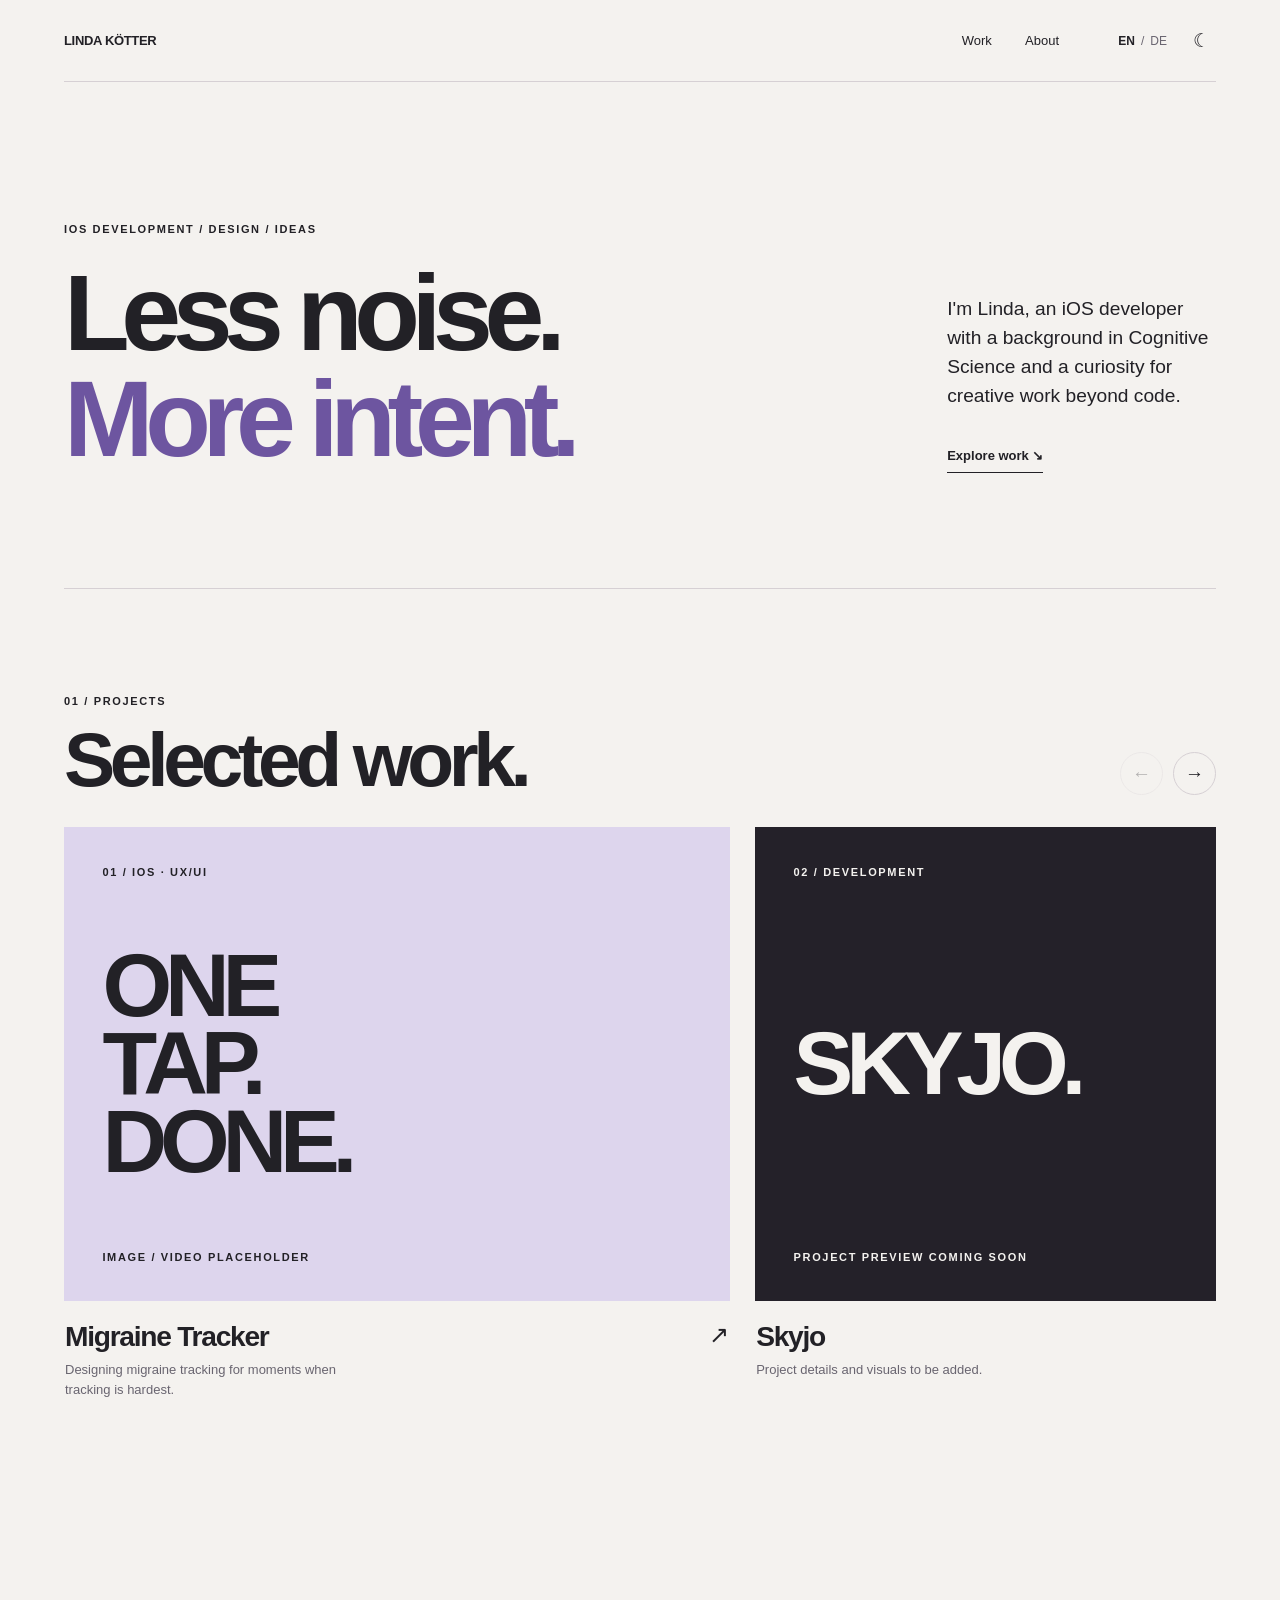
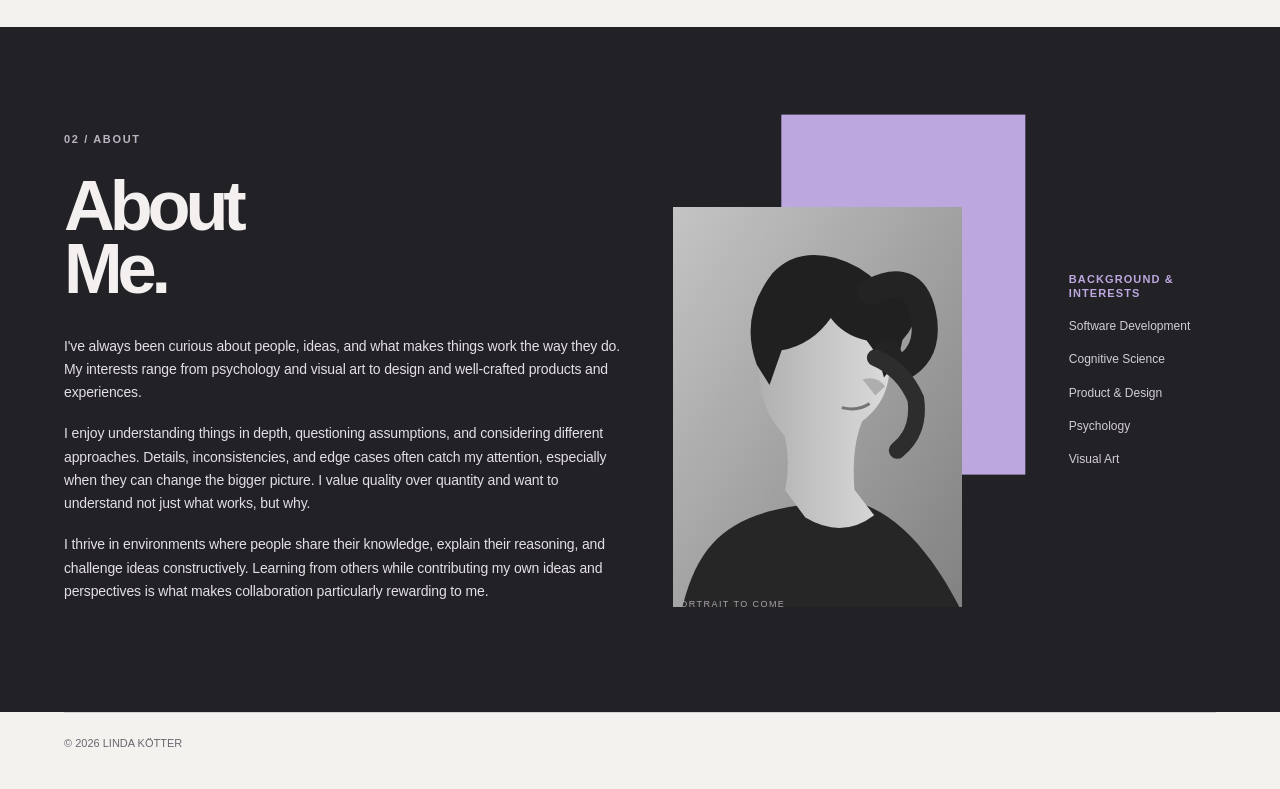
==== index.html @ 0cfab6ed "Format project files and organize folders" ====
<!doctype html>
<html lang="en">

<head>
  <meta charset="utf-8">
  <meta name="viewport" content="width=device-width,initial-scale=1">
  <meta name="description" content="Linda Kötter — iOS development and explorations in design and product.">
  <meta name="page-title-en" content="Linda Kötter — Portfolio">
  <meta name="page-title-de" content="Linda Kötter — Portfolio">

  <title>Linda Kötter — Portfolio</title>

  <link rel="stylesheet" href="styles.css">
  <script defer src="main.js"></script>
</head>

<body>
  <div class="container" id="top">

    <!-- HEADER & NAVIGATION -->
    <header class="topbar">
      <a class="brand" href="./">LINDA KÖTTER</a>

      <nav class="navigation" aria-label="Main navigation">
        <a href="#work" data-en="Work" data-de="Arbeiten">Work</a>
        <a href="#about" data-en="About" data-de="Über mich">About</a>
        <a class="nav-mobile" href="#work" data-en="Work ↓" data-de="Arbeiten ↓">Work ↓</a>

        <div class="tools">
          <div class="langs" aria-label="Language">
            <button type="button" data-lang="en" aria-pressed="true">EN</button>
            <span>/</span>
            <button type="button" data-lang="de" aria-pressed="false">DE</button>
          </div>

          <button
            type="button"
            class="theme-button"
            data-theme-toggle
            aria-label="Switch theme"
          >☾</button>
        </div>
      </nav>
    </header>

    <main>

      <!-- HERO -->
      <section class="hero">
        <div>
          <div
            class="eyebrow"
            data-en="IOS DEVELOPMENT / DESIGN / IDEAS"
            data-de="IOS-ENTWICKLUNG / DESIGN / IDEEN"
          >IOS DEVELOPMENT / DESIGN / IDEAS</div>

          <h1>
            <span data-en="Less noise." data-de="Weniger Lärm.">Less noise.</span>
            <br>
            <span class="accent" data-en="More intent." data-de="Mehr Absicht.">More intent.</span>
          </h1>
        </div>

        <aside>
          <p
            data-en="I'm Linda, an iOS developer with a background in Cognitive Science and a curiosity for creative work beyond code."
            data-de="Ich bin Linda, iOS-Entwicklerin mit einem Hintergrund in Cognitive Science und Interesse an kreativer Arbeit über Code hinaus."
          >I'm Linda, an iOS developer with a background in Cognitive Science and a curiosity for creative work beyond code.</p>

          <a
            class="arrow-link"
            href="#work"
            data-en="Explore work ↘"
            data-de="Arbeiten ansehen ↘"
          >Explore work ↘</a>
        </aside>
      </section>

      <!-- SELECTED WORK -->
      <section id="work" class="section">

        <div class="section-top">
          <div>
            <span
              class="eyebrow"
              data-en="01 / PROJECTS"
              data-de="01 / PROJEKTE"
            >01 / PROJECTS</span>

            <h2
              data-en="Selected work."
              data-de="Ausgewählte Arbeiten."
            >Selected work.</h2>
          </div>

          <div class="controls" aria-label="Project navigation">
            <button type="button" data-carousel-dir="-1" aria-label="Previous project">←</button>
            <button type="button" data-carousel-dir="1" aria-label="Next project">→</button>
          </div>
        </div>

        <div class="carousel" data-carousel aria-label="Selected projects">

          <!-- MIGRAINE TRACKER -->
          <a class="project-card" href="projects/migraine-tracker.html">
            <div class="card-art">
              <span class="smallcaps art-label">01 / iOS · UX/UI</span>

              <span class="placeholder">ONE<br>TAP.<br>DONE.</span>

              <span
                class="smallcaps"
                data-en="IMAGE / VIDEO PLACEHOLDER"
                data-de="BILD- / VIDEO-PLATZHALTER"
              >IMAGE / VIDEO PLACEHOLDER</span>
            </div>

            <div class="card-info">
              <div>
                <h3>Migraine Tracker</h3>

                <p
                  data-en="Designing migraine tracking for moments when tracking is hardest."
                  data-de="Migräne-Tracking für Momente gestalten, in denen selbst das Festhalten schwerfällt."
                >Designing migraine tracking for moments when tracking is hardest.</p>
              </div>

              <span class="arrow">↗</span>
            </div>
          </a>

          <!-- SKYJO -->
          <div class="project-card">
            <div class="card-art slate">
              <span class="smallcaps art-label">02 / DEVELOPMENT</span>
              <span class="placeholder">SKYJO.</span>

              <span
                class="smallcaps"
                data-en="PROJECT PREVIEW COMING SOON"
                data-de="PROJEKTVORSCHAU FOLGT"
              >PROJECT PREVIEW COMING SOON</span>
            </div>

            <div class="card-info">
              <div>
                <h3>Skyjo</h3>

                <p
                  data-en="Project details and visuals to be added."
                  data-de="Projektdetails und Bilder folgen."
                >Project details and visuals to be added.</p>
              </div>

              <span class="arrow">—</span>
            </div>
          </div>

          <!-- ANDROID PROJECT -->
          <div class="project-card">
            <div class="card-art stone">
              <span class="smallcaps art-label">03 / DEVELOPMENT</span>
              <span class="placeholder">ANDROID<br>APP.</span>

              <span
                class="smallcaps"
                data-en="PROJECT PREVIEW COMING SOON"
                data-de="PROJEKTVORSCHAU FOLGT"
              >PROJECT PREVIEW COMING SOON</span>
            </div>

            <div class="card-info">
              <div>
                <h3>Android project</h3>

                <p
                  data-en="Project details and visuals to be added."
                  data-de="Projektdetails und Bilder folgen."
                >Project details and visuals to be added.</p>
              </div>

              <span class="arrow">—</span>
            </div>
          </div>

        </div>
      </section>

      <!-- ABOUT ME -->
      <section id="about" class="about-editorial" aria-labelledby="about-title">
        <div class="about-inner">

          <!-- ABOUT TEXT -->
          <div class="about-copy">
            <span class="eyebrow about-index">02 / ABOUT</span>

            <h2 id="about-title">
              <span data-en="About" data-de="Über">About</span>
              <br>
              <span data-en="Me." data-de="mich.">Me.</span>
            </h2>

            <div class="about-paragraphs">
              <p
                data-en="I've always been curious about people, ideas, and what makes things work the way they do. My interests range from psychology and visual art to design and well-crafted products and experiences."
                data-de="Menschen, Ideen und die Frage, warum Dinge so funktionieren, wie sie funktionieren, haben mich schon immer interessiert. Meine Interessen reichen von Psychologie und bildender Kunst bis zu Design und durchdachten Produkten und Erlebnissen."
              >I've always been curious about people, ideas, and what makes things work the way they do. My interests range from psychology and visual art to design and well-crafted products and experiences.</p>

              <p
                data-en="I enjoy understanding things in depth, questioning assumptions, and considering different approaches. Details, inconsistencies, and edge cases often catch my attention, especially when they can change the bigger picture. I value quality over quantity and want to understand not just what works, but why."
                data-de="Ich möchte Dinge gründlich verstehen, Annahmen hinterfragen und verschiedene Ansätze durchdenken. Details, Unstimmigkeiten und Grenzfälle fallen mir besonders auf, wenn sie das Gesamtbild verändern können. Qualität ist mir wichtiger als Quantität – und ich möchte nicht nur wissen, was funktioniert, sondern auch warum."
              >I enjoy understanding things in depth, questioning assumptions, and considering different approaches. Details, inconsistencies, and edge cases often catch my attention, especially when they can change the bigger picture. I value quality over quantity and want to understand not just <em>what</em> works, but <em>why</em>.</p>

              <p
                data-en="I thrive in environments where people share their knowledge, explain their reasoning, and challenge ideas constructively. Learning from others while contributing my own ideas and perspectives is what makes collaboration particularly rewarding to me."
                data-de="Ich fühle mich in Teams wohl, in denen Wissen geteilt, Entscheidungen erklärt und Ideen konstruktiv hinterfragt werden. Von anderen zu lernen und eigene Ideen und Perspektiven einzubringen, macht Zusammenarbeit für mich besonders wertvoll."
              >I thrive in environments where people share their knowledge, explain their reasoning, and challenge ideas constructively. Learning from others while contributing my own ideas and perspectives is what makes collaboration particularly rewarding to me.</p>
            </div>
          </div>

          <!-- PORTRAIT -->
          <div class="portrait-composition">
            <span class="lilac-plane" aria-hidden="true"></span>

            <div class="portrait-frame">
              <img
                src="assets/portrait-placeholder.svg"
                alt="Black and white portrait placeholder; personal photograph to be added"
                loading="lazy"
              >
            </div>

            <span
              class="portrait-caption"
              data-en="PORTRAIT TO COME"
              data-de="PORTRÄT FOLGT"
            >PORTRAIT TO COME</span>
          </div>

          <!-- BACKGROUND & INTERESTS -->
          <aside class="about-side" aria-label="Background and interests">
            <h3
              data-en="Background &amp; Interests"
              data-de="Hintergrund &amp; Interessen"
            >Background &amp; Interests</h3>

            <ul>
              <li
                data-en="Software Development"
                data-de="Softwareentwicklung"
              >Software Development</li>

              <li
                data-en="Cognitive Science"
                data-de="Kognitionswissenschaft"
              >Cognitive Science</li>

              <li
                data-en="Product &amp; Design"
                data-de="Produkt &amp; Design"
              >Product &amp; Design</li>

              <li
                data-en="Psychology"
                data-de="Psychologie"
              >Psychology</li>

              <li
                data-en="Visual Art"
                data-de="Bildende Kunst"
              >Visual Art</li>
            </ul>
          </aside>

        </div>
      </section>

    </main>

    <!-- FOOTER -->
    <footer class="footer">
      <span>© <span id="year">2026</span> LINDA KÖTTER</span>
    </footer>

  </div>

  <script>
    document.getElementById('year').textContent = new Date().getFullYear()
  </script>
</body>

</html>
---- styles.css ----
:root {
  color-scheme:light;
  --bg:#f4f2ef;
  --ink:#222126;
  --muted:#696570;
  --line:#d6d0d4;
  --lav:#ddd5ed;
  --violet:#6d55a0;
  --panel:#eae6e4;
  --inverse:#242129;
  --inverse-ink:#f4f2ef;
  --focus:#8269bb
}

:root[data-theme=dark] {
  color-scheme:dark;
  --bg:#1c1a20;
  --ink:#f2f0f0;
  --muted:#b6b0bd;
  --line:#49434c;
  --lav:#3c304c;
  --violet:#c0a6fa;
  --panel:#29252d;
  --inverse:#e4dce9;
  --inverse-ink:#211e24;
  --focus:#c0a6fa
}

* {
  box-sizing:border-box
}

html {
  scroll-behavior:smooth
}

body {
  margin:0;
  min-width:0;
  background:var(--bg);
  color:var(--ink);
  font-family:Arial,Helvetica,sans-serif;
  -webkit-font-smoothing:antialiased
}

button,a {
  font:inherit
}

a {
  color:inherit;
  text-decoration:none
}

button {
  cursor:pointer
}

a:focus-visible,button:focus-visible {
  outline:2px solid var(--focus);
  outline-offset:4px
}

::selection {
  background:var(--lav)
}

.container {
  width:min(100% - 2*clamp(20px,5vw,88px),1460px);
  margin:auto
}

.topbar {
  display:flex;
  align-items:center;
  justify-content:space-between;
  gap:20px;
  min-height:82px;
  border-bottom:1px solid var(--line)
}

.brand {
  font-size:13px;
  font-weight:800;
  letter-spacing:-.025em;
  white-space:nowrap
}

.navigation {
  display:flex;
  align-items:center;
  gap:clamp(15px,2.6vw,42px)
}

.navigation>a {
  font-size:13px
}

.navigation>a:hover,.link:hover {
  color:var(--violet)
}

.tools {
  display:flex;
  align-items:center;
  gap:18px;
  margin-left:clamp(0px,2vw,25px)
}

.langs {
  display:flex;
  gap:5px;
  align-items:center
}

.langs button {
  background:none;
  border:0;
  color:var(--muted);
  padding:5px 1px;
  font-size:12px
}

.langs button[aria-pressed=true] {
  color:var(--ink);
  font-weight:800
}

.langs span {
  color:var(--muted);
  font-size:12px
}

.theme-button {
  border:0;
  background:none;
  color:var(--ink);
  padding:5px;
  font-size:19px;
  line-height:1;
  min-width:30px
}

.nav-mobile {
  display:none
}

.eyebrow,.smallcaps {
  font-size:11px;
  font-weight:700;
  letter-spacing:.15em;
  text-transform:uppercase
}

.muted {
  color:var(--muted)
}

.hero {
  padding:clamp(90px,11vw,170px) 0 clamp(85px,9vw,145px);
  border-bottom:1px solid var(--line);
  display:grid;
  grid-template-columns:minmax(0,1.65fr) minmax(180px,.55fr);
  align-items:end;
  gap:clamp(20px,6vw,100px)
}

.hero h1 {
  font-size:clamp(62px,9.5vw,152px);
  line-height:.9;
  letter-spacing:-.082em;
  font-weight:800;
  margin:25px 0 0;
  overflow-wrap:normal
}

.hero h1 .accent {
  color:var(--violet)
}

.hero aside {
  max-width:320px
}

.hero aside p {
  font-size:clamp(16px,1.5vw,21px);
  line-height:1.5;
  margin:0 0 35px
}

.arrow-link {
  display:inline-flex;
  align-items:center;
  gap:16px;
  border-bottom:1px solid currentColor;
  padding-bottom:9px;
  font-size:13px;
  font-weight:700
}

.section {
  padding:clamp(66px,8vw,122px) 0
}

.section-top {
  display:flex;
  justify-content:space-between;
  align-items:end;
  gap:20px;
  margin-bottom:32px
}

.section-top h2 {
  font-size:clamp(42px,6vw,86px);
  line-height:.94;
  letter-spacing:-.07em;
  margin:14px 0 0
}

.controls {
  display:flex;
  align-items:center;
  gap:10px
}

.controls button {
  width:43px;
  height:43px;
  border-radius:50%;
  border:1px solid var(--line);
  background:none;
  color:var(--ink);
  font-size:19px
}

.controls button:disabled {
  opacity:.3;
  cursor:default
}

.carousel {
  display:flex;
  gap:clamp(14px,2vw,27px);
  overflow-x:auto;
  scroll-snap-type:x mandatory;
  scrollbar-width:none;
  overscroll-behavior-x:contain;
  padding-bottom:16px
}

.carousel::-webkit-scrollbar {
  display:none
}

.project-card {
  flex:0 0 clamp(280px,52vw,740px);
  scroll-snap-align:start;
  min-width:0;
  display:block
}

.card-art {
  height:clamp(300px,37vw,510px);
  padding:clamp(20px,3vw,40px);
  background:var(--lav);
  display:flex;
  flex-direction:column;
  justify-content:space-between;
  overflow:hidden;
  position:relative
}

.card-art.slate {
  background:var(--inverse);
  color:var(--inverse-ink)
}

.card-art.stone {
  background:var(--panel)
}

.card-art .placeholder {
  font-size:clamp(52px,7vw,110px);
  font-weight:800;
  line-height:.87;
  letter-spacing:-.08em;
  max-width:85%;
  overflow-wrap:anywhere
}

.card-art .art-label {
  align-self:flex-start
}

.card-info {
  display:flex;
  justify-content:space-between;
  align-items:flex-start;
  gap:24px;
  padding:20px 1px
}

.card-info h3 {
  font-size:clamp(21px,2.2vw,29px);
  letter-spacing:-.045em;
  margin:0 0 7px
}

.card-info p {
  color:var(--muted);
  font-size:13px;
  line-height:1.5;
  margin:0;
  max-width:320px
}

.card-info .arrow {
  font-size:24px
}

.about {
  border-top:1px solid var(--line);
  display:grid;
  grid-template-columns:minmax(0,.9fr) minmax(0,1.1fr);
  gap:clamp(30px,8vw,150px)
}

.about h2 {
  font-size:clamp(48px,6.4vw,90px);
  line-height:.96;
  letter-spacing:-.07em;
  margin:25px 0
}

.about .body p {
  font-size:clamp(16px,1.65vw,21px);
  line-height:1.65;
  margin:0 0 22px;
  max-width:650px
}

.contact {
  border-top:1px solid var(--line);
  display:flex;
  align-items:end;
  justify-content:space-between;
  gap:35px
}

.contact h2 {
  font-size:clamp(52px,7vw,105px);
  letter-spacing:-.075em;
  line-height:.95;
  margin:22px 0 0
}

.socials {
  display:flex;
  gap:25px;
  flex-wrap:wrap;
  font-size:14px
}

.footer {
  border-top:1px solid var(--line);
  padding:24px 0 40px;
  display:flex;
  justify-content:space-between;
  gap:20px;
  font-size:11px;
  color:var(--muted)
}


/* Case study */.case-hero {
  padding:clamp(75px,9vw,140px) 0 65px
}

.case-hero h1 {
  font-size:clamp(68px,10vw,150px);
  letter-spacing:-.08em;
  line-height:.88;
  margin:24px 0 30px
}

.case-dek {
  font-size:clamp(20px,2.9vw,39px);
  line-height:1.18;
  letter-spacing:-.04em;
  max-width:920px;
  margin:0
}

.case-meta {
  display:flex;
  gap:25px;
  flex-wrap:wrap;
  border-top:1px solid var(--line);
  margin-top:65px;
  padding-top:22px;
  font-size:12px;
  color:var(--muted)
}

.media-placeholder {
  background:var(--lav);
  color:var(--ink);
  min-height:clamp(310px,48vw,650px);
  display:flex;
  justify-content:center;
  align-items:center;
  position:relative;
  overflow:hidden;
  padding:40px
}

.media-placeholder .placeholder-inner {
  text-align:center;
  display:grid;
  gap:15px;
  justify-items:center
}

.media-placeholder strong {
  font-size:clamp(32px,6vw,90px);
  letter-spacing:-.075em;
  line-height:1
}

.media-placeholder span {
  font-size:12px;
  color:var(--muted)
}

.media-placeholder .media-tag {
  position:absolute;
  left:25px;
  top:24px;
  font-size:11px;
  letter-spacing:.14em;
  text-transform:uppercase
}

.media-placeholder.alt {
  background:var(--panel)
}

.media-placeholder.dark {
  background:var(--inverse);
  color:var(--inverse-ink)
}

.media-placeholder.dark span {
  color:inherit;
  opacity:.75
}

.case-section {
  border-top:1px solid var(--line);
  padding:clamp(60px,7.5vw,112px) 0;
  display:grid;
  grid-template-columns:minmax(180px,.38fr) minmax(0,1fr);
  gap:clamp(30px,6vw,110px)
}

.case-section .section-title {
  font-size:clamp(23px,2.5vw,34px);
  letter-spacing:-.045em;
  margin:12px 0 0
}

.case-copy {
  max-width:790px
}

.case-copy p {
  font-size:clamp(16px,1.5vw,19px);
  line-height:1.72;
  margin:0 0 24px
}

.case-copy h3 {
  font-size:clamp(22px,2.5vw,34px);
  letter-spacing:-.04em;
  margin:34px 0 15px
}

.case-copy .lead {
  font-size:clamp(22px,2.7vw,34px);
  line-height:1.32;
  letter-spacing:-.035em
}

.case-copy .pullquote {
  font-size:clamp(24px,3.5vw,46px);
  line-height:1.18;
  letter-spacing:-.05em;
  border-left:3px solid var(--violet);
  padding-left:23px;
  margin:40px 0
}

.case-copy .media-placeholder {
  min-height:390px;
  margin:34px 0 48px
}

.case-copy .media-placeholder strong {
  font-size:clamp(28px,5vw,65px)
}

.case-copy ul {
  padding-left:20px;
  line-height:1.8;
  font-size:17px
}

.case-ending {
  padding:80px 0 110px;
  border-top:1px solid var(--line)
}

.case-ending h2 {
  font-size:clamp(38px,5vw,72px);
  letter-spacing:-.07em;
  margin:20px 0
}

.case-ending p {
  font-size:18px;
  line-height:1.65;
  max-width:680px
}

.back-link {
  font-size:13px;
  border-bottom:1px solid currentColor;
  padding-bottom:6px
}

@media(max-width:840px) {
  .hero {
    grid-template-columns:1fr;
    padding:95px 0
  }
  .hero h1 {
    font-size:clamp(62px,11vw,100px)
  }
  .hero aside p {
    margin-bottom:18px
  }
  .project-card {
    flex-basis:min(76vw,600px)
  }
  .about {
    grid-template-columns:1fr;
    gap:20px
  }
  .case-section {
    grid-template-columns:1fr;
    gap:25px
  }
  .case-hero {
    padding-top:95px
  }
  .case-meta {
    margin-top:40px
  }
}

@media(max-width:600px) {
  .topbar {
    min-height:70px;
    flex-wrap:wrap;
    padding:14px 0
  }
  .navigation {
    gap:14px
  }
  .navigation>a {
    display:none
  }
  .nav-mobile {
    display:inline!important
  }
  .tools {
    gap:10px
  }
  .hero {
    padding:75px 0 85px
  }
  .hero h1 {
    font-size:clamp(56px,13.5vw,83px)
  }
  .section {
    padding:75px 0
  }
  .section-top h2 {
    font-size:clamp(39px,9vw,62px)
  }
  .project-card {
    flex-basis:85vw
  }
  .card-art {
    height:360px
  }
  .card-art .placeholder {
    font-size:clamp(52px,11vw,78px)
  }
  .contact {
    display:block
  }
  .socials {
    margin-top:38px
  }
  .case-hero h1 {
    font-size:clamp(55px,13vw,90px)
  }
  .case-section {
    padding:65px 0
  }
  .case-copy .media-placeholder {
    min-height:290px
  }
  .footer {
    flex-wrap:wrap
  }
}

@media(prefers-reduced-motion:reduce) {
  html {
    scroll-behavior:auto
  }
  * {
    scroll-behavior:auto!important
  }
}


/* Portfolio v3: reference-led dark editorial about */
.hero h1 {
  font-size:clamp(58px,8.4vw,138px);
  line-height:.99;
  letter-spacing:-.078em
}

.about-editorial {
  width:100vw;
  margin-left:calc(50% - 50vw);
  background:#222126;
  color:#f3f0ef;
  position:relative;
  isolation:isolate;
  margin-top:clamp(50px,7vw,105px);
}

.about-inner {
  width:min(100% - 2*clamp(20px,5vw,88px),1460px);
  margin:0 auto;
  min-height:600px;
  padding:clamp(64px,8vw,115px) 0;
  display:grid;
  grid-template-columns:minmax(0,1.45fr) minmax(220px,.90fr) minmax(115px,.38fr);
  gap:clamp(24px,3.7vw,72px);
  align-items:center
}

.about-copy {
  align-self:start;
  min-width:0
}

.about-index {
  color:#bbb4c1
}

.about-copy h2 {
  font-size:clamp(50px,5.5vw,83px);
  letter-spacing:-.073em;
  line-height:.89;
  margin:28px 0 34px;
  font-weight:750
}

.about-paragraphs {
  max-width:580px
}

.about-paragraphs p {
  font-size:clamp(14px,1.07vw,16px);
  line-height:1.66;
  letter-spacing:-.01em;
  margin:0 0 18px;
  color:#e4dfe4
}

.about-paragraphs p:last-child {
  margin-bottom:0
}

.about-paragraphs em {
  font-style:italic
}

.portrait-composition {
  position:relative;
  min-height:480px;
  display:flex;
  align-items:center;
  justify-content:flex-start;
  align-self:center
}

.lilac-plane {
  display:block;
  position:absolute;
  top:0;
  right:1%;
  width:70%;
  height:75%;
  background:#bca8df;
  transform:translate(3%,-4%)
}

.portrait-frame {
  position:relative;
  margin-top:75px;
  width:83%;
  height:400px;
  overflow:hidden;
  background:#c8c8c8;
  filter:grayscale(1)
}

.portrait-frame img {
  display:block;
  width:100%;
  height:100%;
  object-fit:cover
}

.portrait-caption {
  position:absolute;
  bottom:0;
  left:0;
  font-size:9px;
  letter-spacing:.16em;
  color:#aaa2af
}

.about-side {
  display:flex;
  flex-direction:column;
  gap:17px;
  align-self:center;
  font-size:12px;
  color:#d3cdd8;
  line-height:1.35;
  white-space:normal
}

.about-side h3 {
  margin: 0;
  font-size: 11px;
  font-weight: 700;
  letter-spacing: 0.1em;
  text-transform: uppercase;
  color: #bca8df;
}

.about-side ul {
  list-style: none;
  padding: 0;
  margin: 0;
  display: flex;
  flex-direction: column;
  gap: 17px;
}

.about-side li {
  margin: 0;
}

@media(max-width:1000px) {
  .about-inner {
    grid-template-columns:minmax(0,1fr) minmax(210px,.7fr);
    gap:35px
  }
  .about-side {
    grid-column:1/-1;
    flex-direction:row;
    flex-wrap:wrap;
    gap:10px 22px;
    align-self:start
  }
  .portrait-composition {
    min-height:395px
  }
  .portrait-frame {
    height:350px
  }
  .about-copy h2 {
    font-size:65px
  }
}

@media(max-width:650px) {
  .about-inner {
    grid-template-columns:1fr;
    padding:60px 0 54px;
    gap:30px
  }
  .about-copy h2 {
    font-size:64px
  }
  .about-paragraphs p {
    font-size:15px;
    line-height:1.65
  }
  .portrait-composition {
    width:min(100%,340px);
    min-height:355px;
    margin:5px auto 0
  }
  .portrait-frame {
    height:315px;
    margin-top:35px;
    width:78%
  }
  .lilac-plane {
    width:65%;
    height:79%
  }
  .about-side {
    grid-column:auto;
    justify-content:flex-start;
    gap:11px 20px;
    font-size:11px
  }
  .hero h1 {
    font-size:clamp(52px,11vw,78px)
  }
}
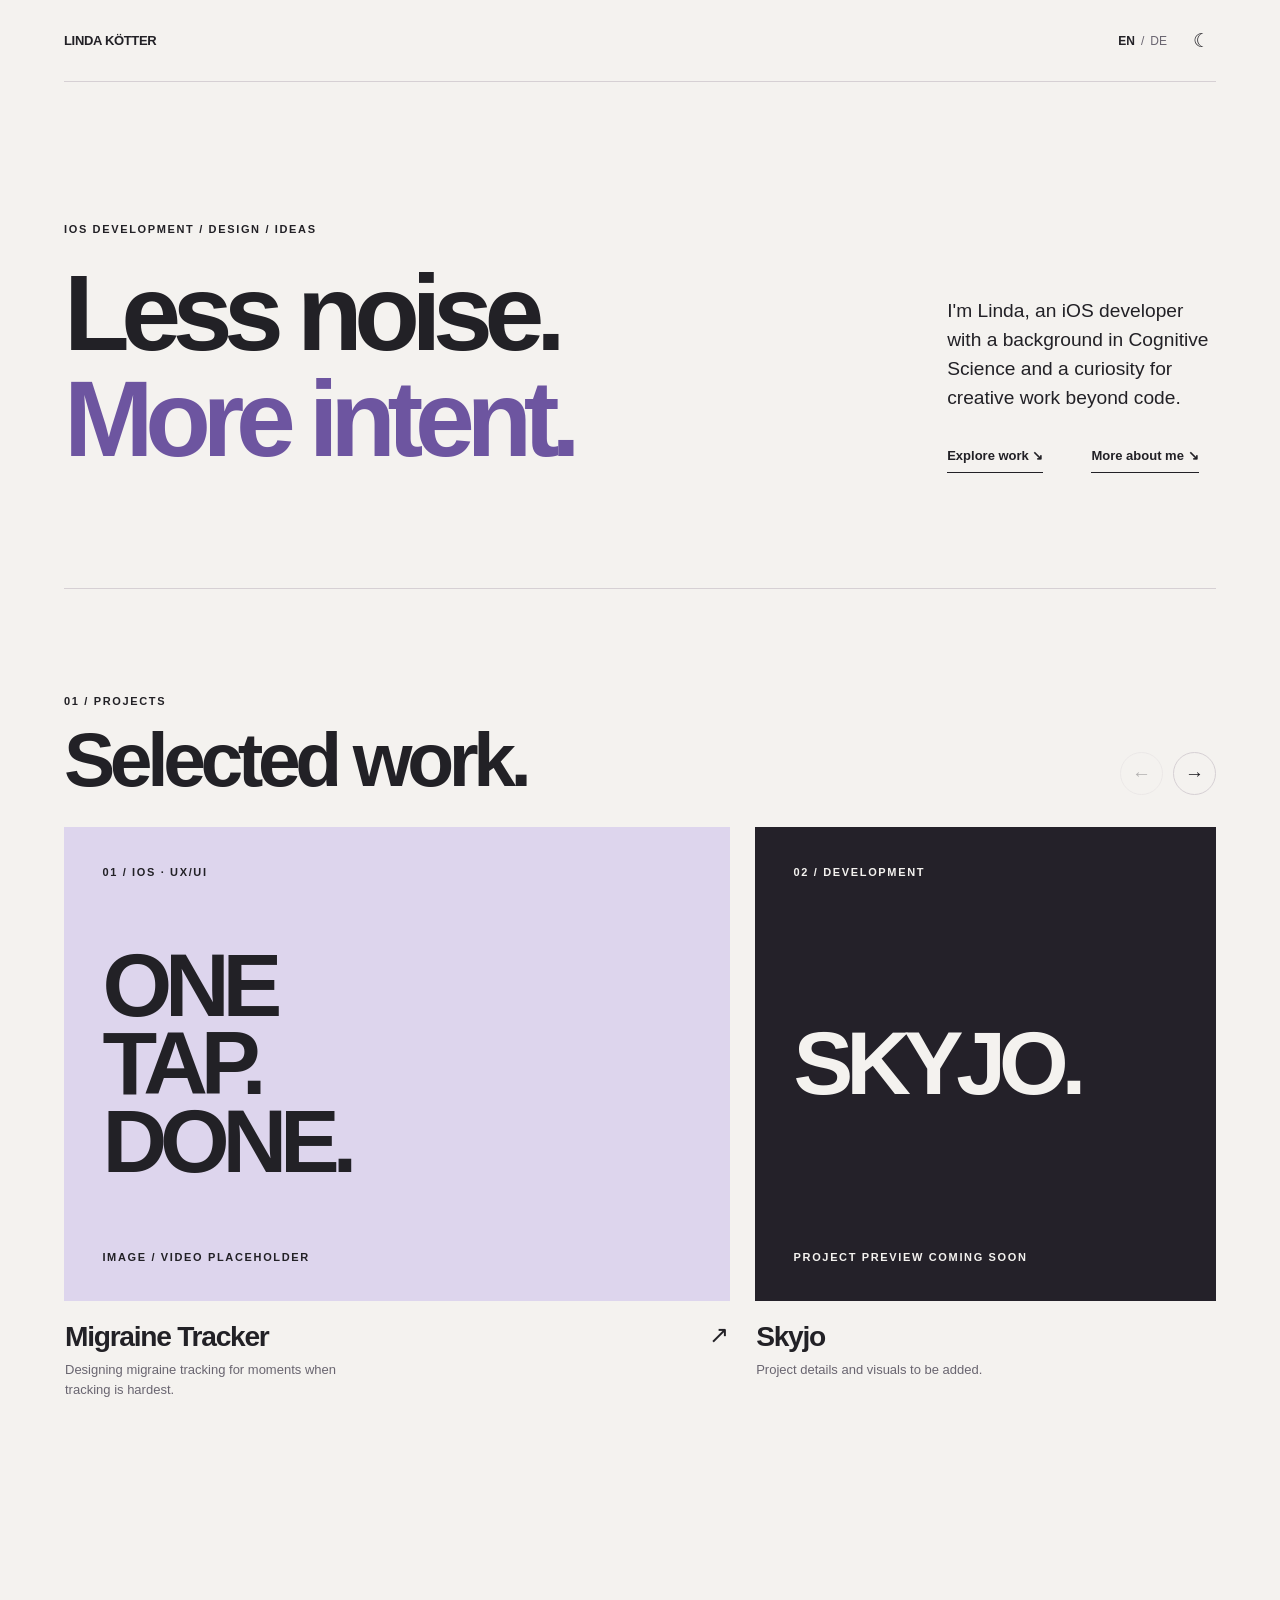
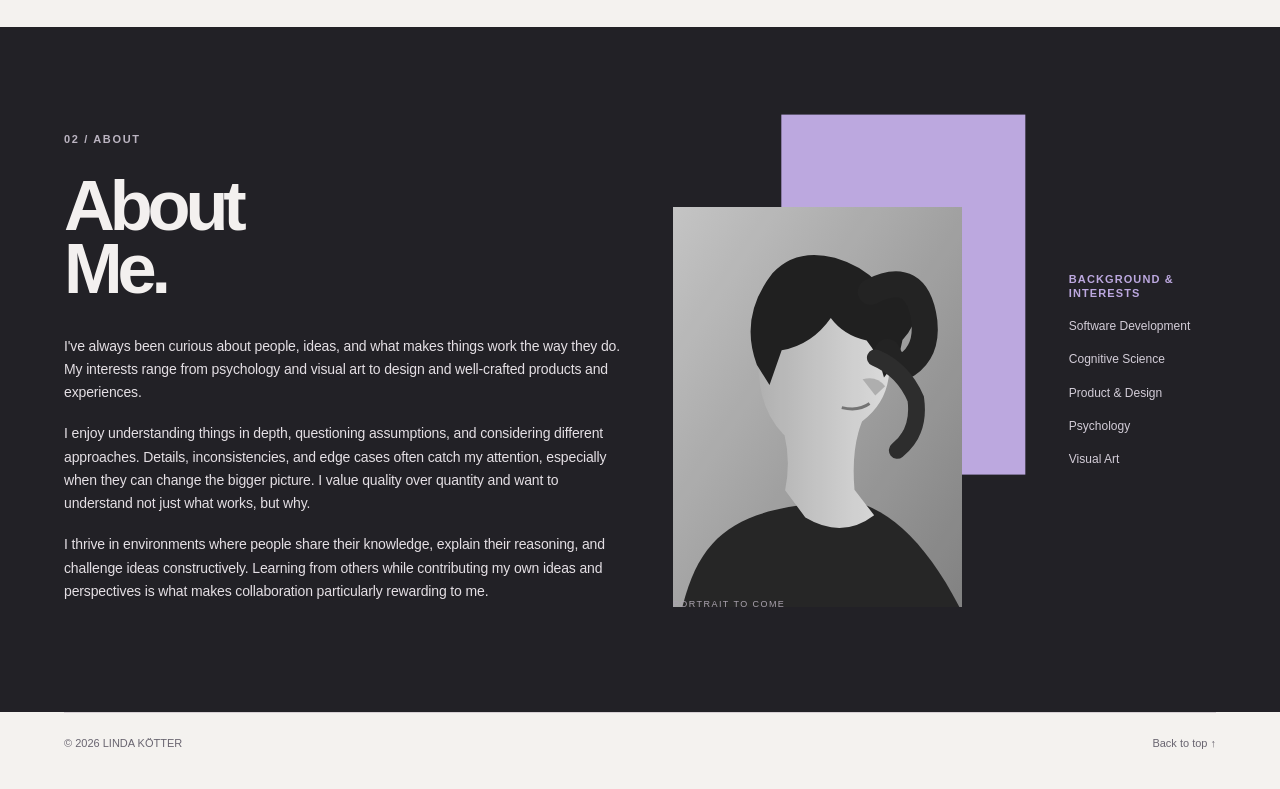
==== commit fcf40123: "Add editorial hero navigation" ====
--- a/index.html
+++ b/index.html
@@ -23,10 +23,6 @@
       <a class="brand" href="./">LINDA KÖTTER</a>
 
       <nav class="navigation" aria-label="Main navigation">
-        <a href="#work" data-en="Work" data-de="Arbeiten">Work</a>
-        <a href="#about" data-en="About" data-de="Über mich">About</a>
-        <a class="nav-mobile" href="#work" data-en="Work ↓" data-de="Arbeiten ↓">Work ↓</a>
-
         <div class="tools">
           <div class="langs" aria-label="Language">
             <button type="button" data-lang="en" aria-pressed="true">EN</button>
@@ -68,12 +64,23 @@
             data-de="Ich bin Linda, iOS-Entwicklerin mit einem Hintergrund in Cognitive Science und Interesse an kreativer Arbeit über Code hinaus."
           >I'm Linda, an iOS developer with a background in Cognitive Science and a curiosity for creative work beyond code.</p>
 
+                  
+        <div class="hero-links">
           <a
             class="arrow-link"
             href="#work"
             data-en="Explore work ↘"
             data-de="Arbeiten ansehen ↘"
           >Explore work ↘</a>
+
+          <a
+            class="arrow-link"
+            href="#about"
+            data-en="More about me ↘"
+            data-de="Mehr über mich ↘"
+          >More about me ↘</a>
+        </div>
+
         </aside>
       </section>
 
@@ -281,6 +288,11 @@
     <!-- FOOTER -->
     <footer class="footer">
       <span>© <span id="year">2026</span> LINDA KÖTTER</span>
+      <a 
+      href="#top" 
+      data-en="Back to top ↑" 
+      data-de="Nach oben ↑"
+      >Back to top ↑</a>
     </footer>
 
   </div>
--- a/styles.css
+++ b/styles.css
@@ -198,6 +198,17 @@
   font-weight:700
 }
 
+.hero-links {
+  display: flex;
+  flex-wrap: wrap;
+  align-items: center;
+  gap: 18px 48px;
+}
+
+.hero-links .arrow-link {
+  white-space: nowrap;
+}
+
 .section {
   padding:clamp(66px,8vw,122px) 0
 }
@@ -371,6 +382,13 @@
   color:var(--muted)
 }
 
+.footer a {
+  text-decoration: none;
+}
+
+.footer a:hover {
+  color: var(--violet);
+}
 
 /* Case study */.case-hero {
   padding:clamp(75px,9vw,140px) 0 65px
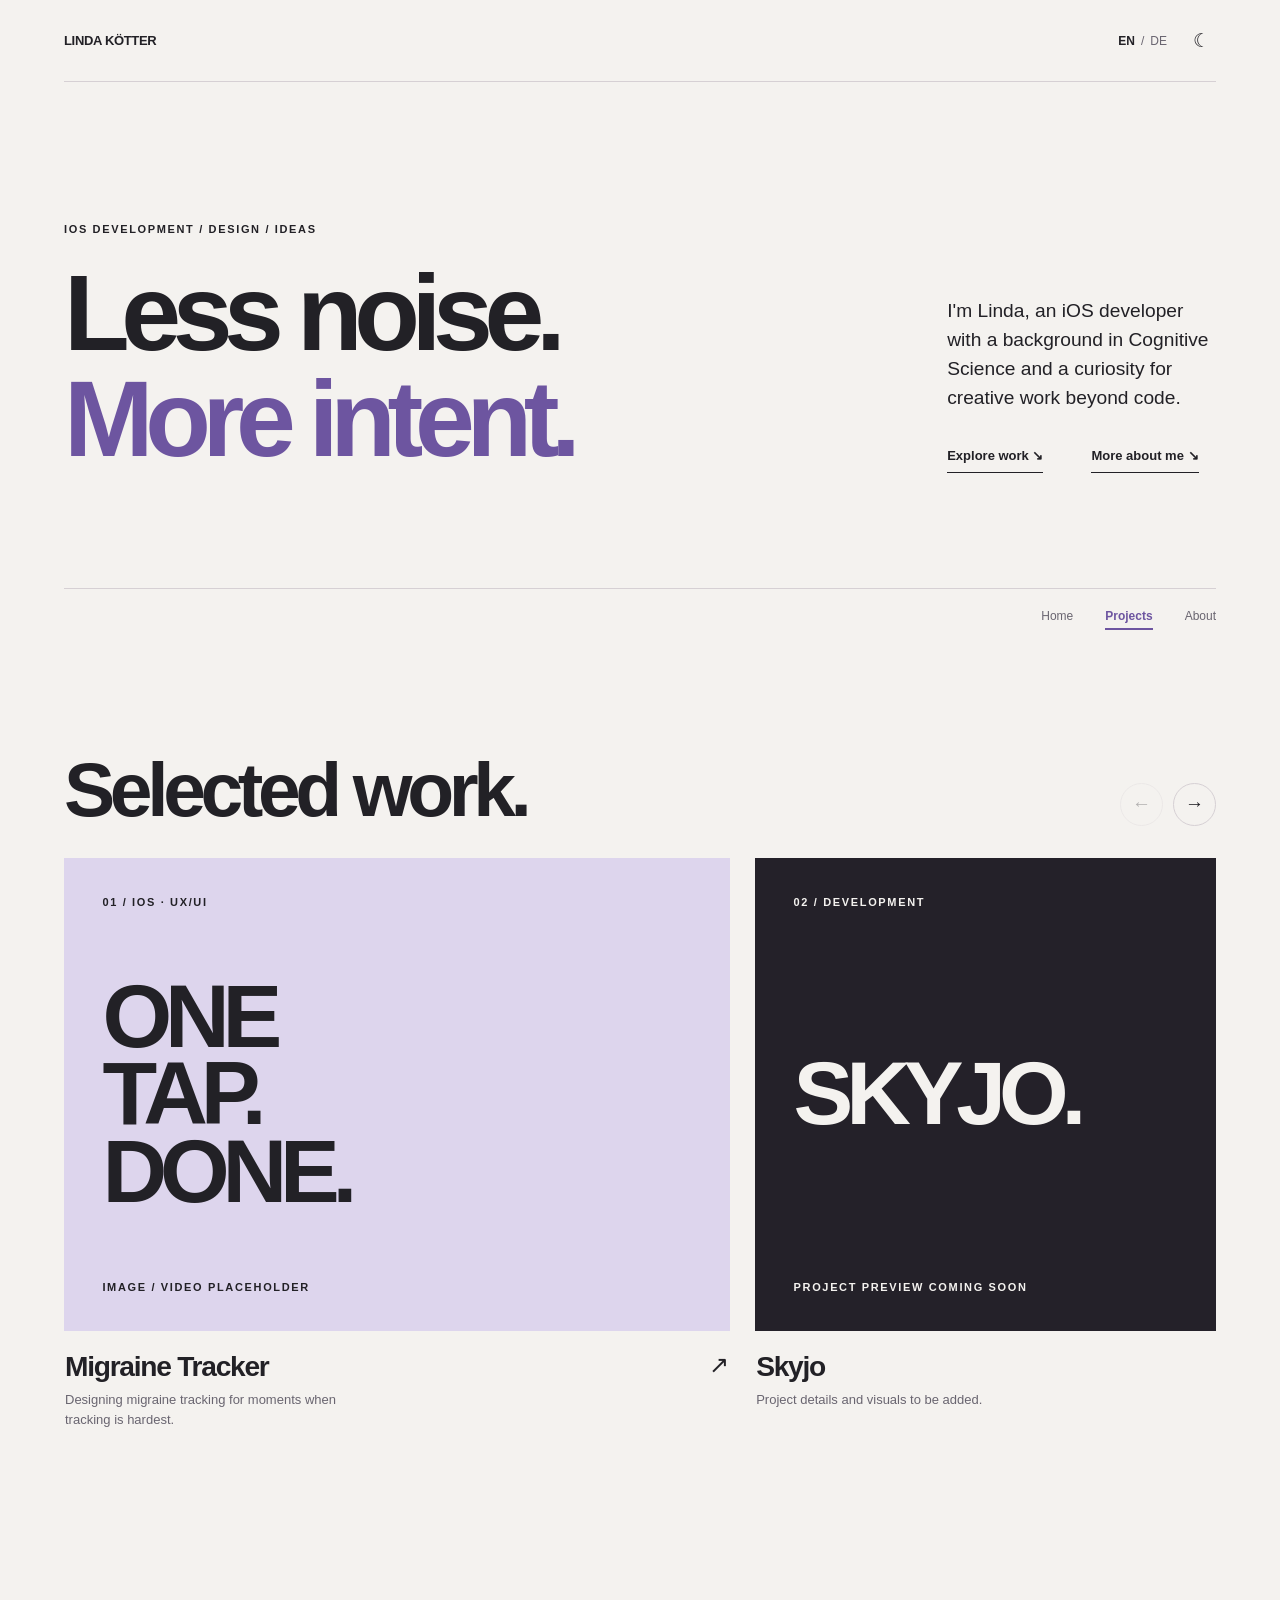
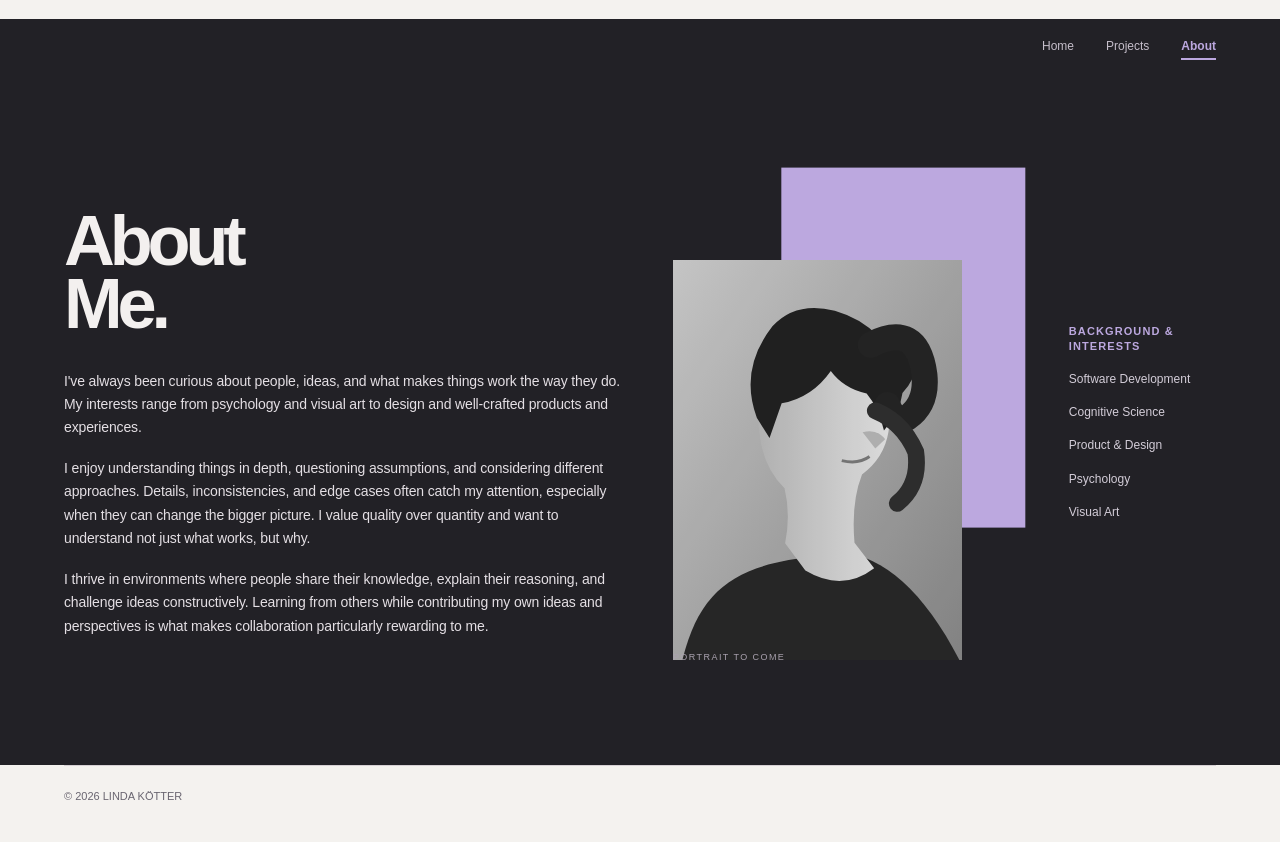
==== commit 4d462859: "Refine portfolio navigation and localization" ====
--- a/index.html
+++ b/index.html
@@ -16,7 +16,7 @@
 </head>
 
 <body>
-  <div class="container" id="top">
+  <div class="container" id="home">
 
     <!-- HEADER & NAVIGATION -->
     <header class="topbar">
@@ -52,7 +52,7 @@
           >IOS DEVELOPMENT / DESIGN / IDEAS</div>
 
           <h1>
-            <span data-en="Less noise." data-de="Weniger Lärm.">Less noise.</span>
+            <span data-en="Less noise." data-de="Weniger Reize.">Less noise.</span>
             <br>
             <span class="accent" data-en="More intent." data-de="Mehr Absicht.">More intent.</span>
           </h1>
@@ -68,9 +68,9 @@
         <div class="hero-links">
           <a
             class="arrow-link"
-            href="#work"
+            href="#projects"
             data-en="Explore work ↘"
-            data-de="Arbeiten ansehen ↘"
+            data-de="Projekte ansehen ↘"
           >Explore work ↘</a>
 
           <a
@@ -85,19 +85,27 @@
       </section>
 
       <!-- SELECTED WORK -->
-      <section id="work" class="section">
+      <section id="projects" class="section">
+
+        <nav class="section-links" aria-label="Page sections">
+          <a href="#home" data-en="Home" data-de="Start">Home</a>
+
+          <a
+            href="#projects"
+            class="is-active"
+            aria-current="location"
+            data-en="Projects"
+            data-de="Projekte"
+          >Work</a>
+
+          <a href="#about" data-en="About" data-de="Über mich">About</a>
+        </nav>
 
         <div class="section-top">
           <div>
-            <span
-              class="eyebrow"
-              data-en="01 / PROJECTS"
-              data-de="01 / PROJEKTE"
-            >01 / PROJECTS</span>
-
             <h2
               data-en="Selected work."
-              data-de="Ausgewählte Arbeiten."
+              data-de="Ausgewählte Projekte."
             >Selected work.</h2>
           </div>
 
@@ -196,12 +204,23 @@
 
       <!-- ABOUT ME -->
       <section id="about" class="about-editorial" aria-labelledby="about-title">
+        <nav class="section-links section-links-dark" aria-label="Page sections">
+          <a href="#home" data-en="Home" data-de="Start">Home</a>
+
+          <a href="#projects" data-en="Projects" data-de="Projekte">Projects</a>
+
+          <a
+            href="#about"
+            class="is-active"
+            aria-current="location"
+            data-en="About"
+            data-de="Über mich"
+          >About</a>
+        </nav>
         <div class="about-inner">
 
           <!-- ABOUT TEXT -->
           <div class="about-copy">
-            <span class="eyebrow about-index">02 / ABOUT</span>
-
             <h2 id="about-title">
               <span data-en="About" data-de="Über">About</span>
               <br>
@@ -288,11 +307,6 @@
     <!-- FOOTER -->
     <footer class="footer">
       <span>© <span id="year">2026</span> LINDA KÖTTER</span>
-      <a 
-      href="#top" 
-      data-en="Back to top ↑" 
-      data-de="Nach oben ↑"
-      >Back to top ↑</a>
     </footer>
 
   </div>
--- a/styles.css
+++ b/styles.css
@@ -859,3 +859,100 @@
     font-size:clamp(52px,11vw,78px)
   }
 }
+
+
+/* ----------------------------------------
+   SECTION NAVIGATION
+   ---------------------------------------- */
+
+
+#projects {
+  padding-top: 0;
+  padding-bottom: clamp(48px, 5vw, 80px);
+}
+
+#projects .section-top {
+  margin-top: clamp(64px, 7vw, 100px);
+}
+
+/* Shared navigation layout */
+.section-links {
+  position: relative;
+
+  display: flex;
+  justify-content: flex-end;
+  align-items: center;
+  gap: 32px;
+
+  padding: 20px 0;
+  background: var(--bg);
+}
+
+/* The navigation links */
+.section-links a {
+  font-size: 12px;
+  font-weight: 500;
+  color: var(--muted);
+  text-decoration: none;
+
+  padding-bottom: 5px;
+  border-bottom: 2px solid transparent;
+}
+
+.section-links a:hover,
+.section-links a.is-active {
+  color: var(--violet);
+}
+
+.section-links a.is-active {
+  font-weight: 700;
+  border-bottom-color: currentColor;
+}
+
+/* Dark About navigation */
+.section-links-dark {
+  background: #222126;
+  padding-left: clamp(20px, 5vw, 88px);
+  padding-right: clamp(20px, 5vw, 88px);
+}
+
+.section-links-dark a {
+  color: #c5beca;
+}
+
+.section-links-dark a:hover,
+.section-links-dark a.is-active {
+  color: #bca8df;
+}
+
+/* Responsive adjustments */
+@media (max-width: 650px) {
+  .section-links {
+    gap: 22px;
+    padding-top: 16px;
+    padding-bottom: 16px;
+  }
+}
+
+/* Hide section navigation unless its heading is visible */
+.section-links {
+  opacity: 0;
+  visibility: hidden;
+  pointer-events: none;
+  transition: opacity 0.2s ease, visibility 0.2s ease;
+}
+
+.section-links.is-visible {
+  opacity: 1;
+  visibility: visible;
+  pointer-events: auto;
+}
+
+@media (prefers-reduced-motion: reduce) {
+  .section-links {
+    transition: none;
+  }
+}
+
+
+
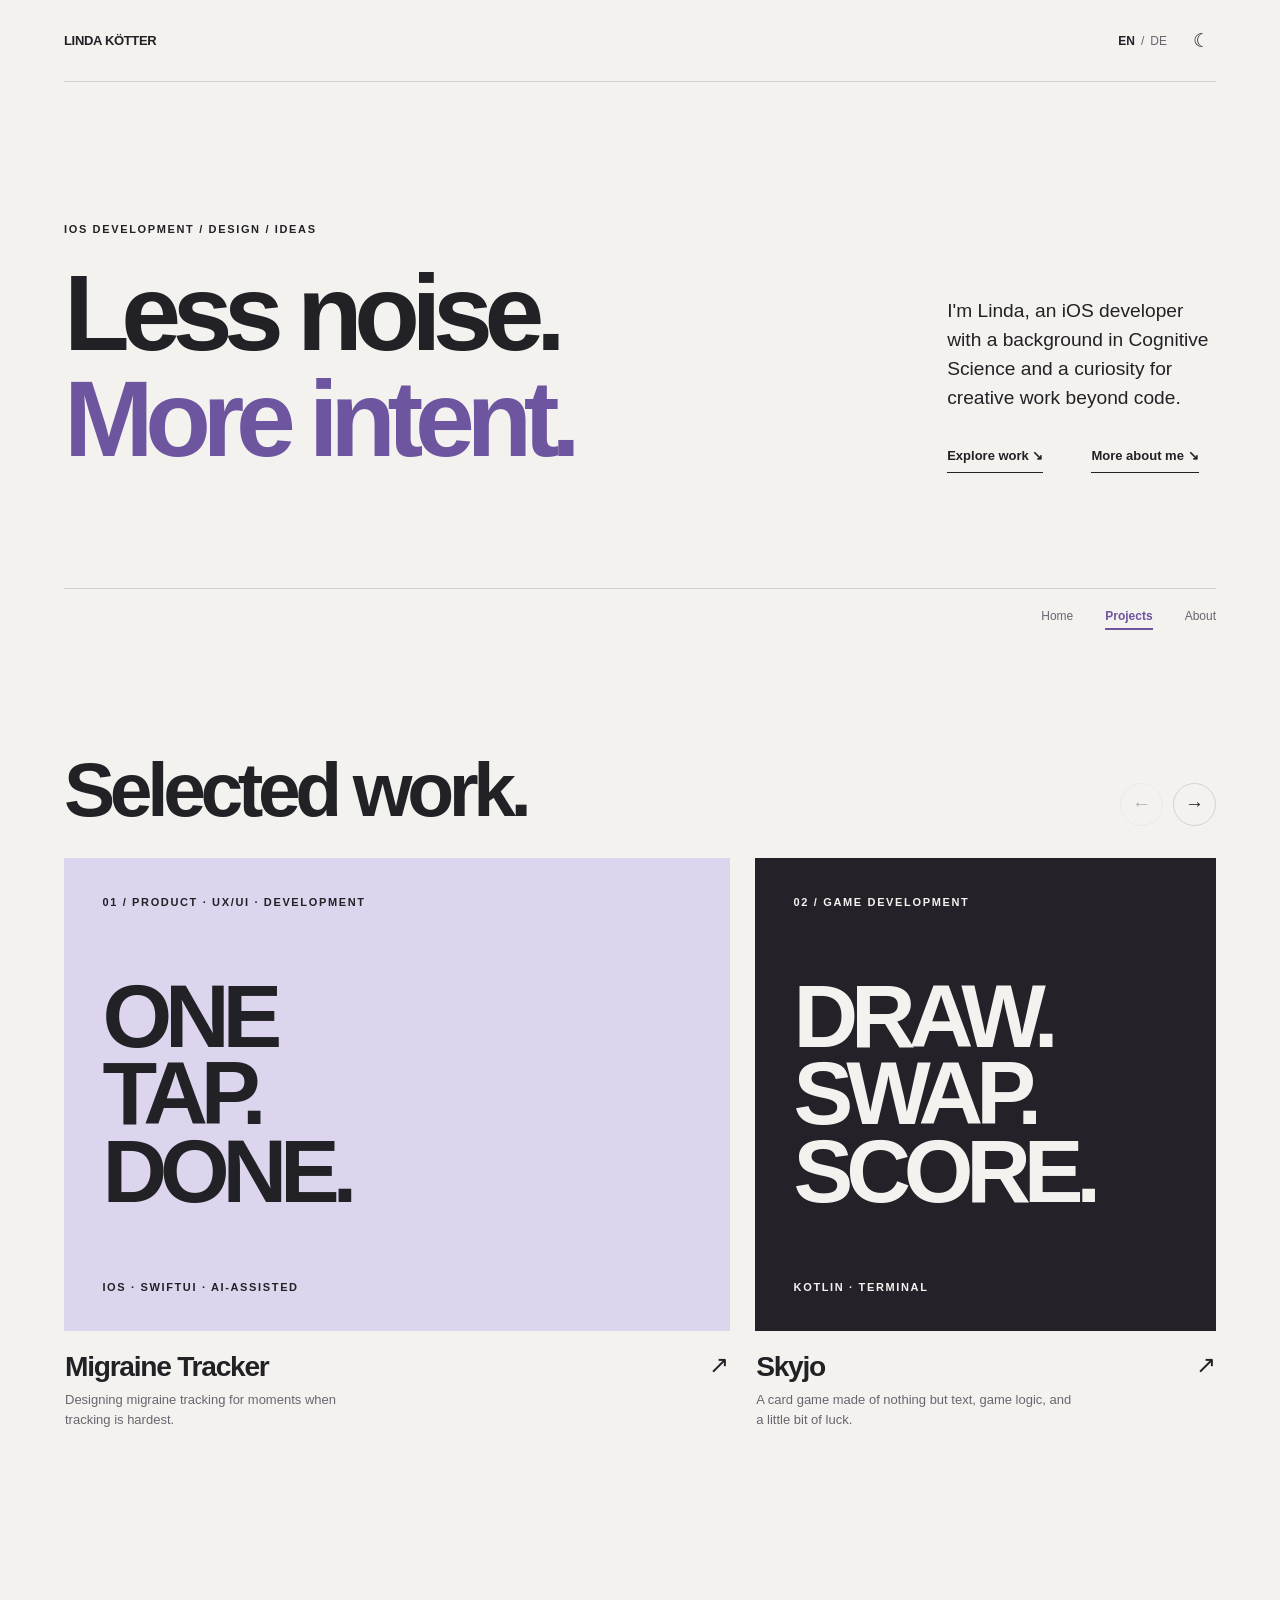
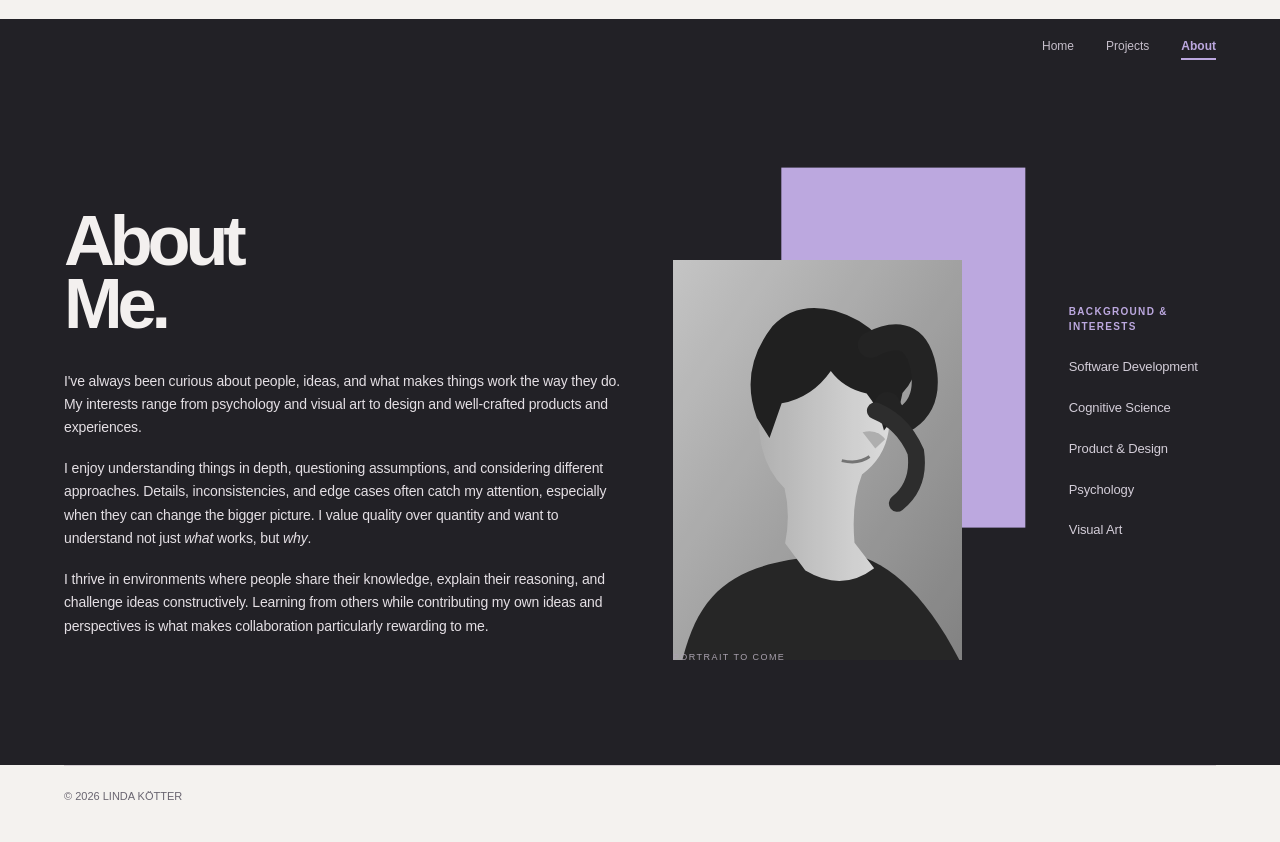
==== commit 78999b84: "Finalize migraine tracker case study" ====
--- a/index.html
+++ b/index.html
@@ -1,4 +1,3 @@
-
 <!doctype html>
 <html lang="en">
 
@@ -18,7 +17,7 @@
 <body>
   <div class="container" id="home">
 
-    <!-- HEADER & NAVIGATION -->
+    <!-- Shared site header -->
     <header class="topbar">
       <a class="brand" href="./">LINDA KÖTTER</a>
 
@@ -42,13 +41,13 @@
 
     <main>
 
-      <!-- HERO -->
+      <!-- Introduction -->
       <section class="hero">
         <div>
           <div
             class="eyebrow"
             data-en="IOS DEVELOPMENT / DESIGN / IDEAS"
-            data-de="IOS-ENTWICKLUNG / DESIGN / IDEEN"
+            data-de="IOS ENTWICKLUNG / DESIGN / IDEEN"
           >IOS DEVELOPMENT / DESIGN / IDEAS</div>
 
           <h1>
@@ -84,7 +83,7 @@
         </aside>
       </section>
 
-      <!-- SELECTED WORK -->
+      <!-- Selected projects -->
       <section id="projects" class="section">
 
         <nav class="section-links" aria-label="Page sections">
@@ -120,15 +119,15 @@
           <!-- MIGRAINE TRACKER -->
           <a class="project-card" href="projects/migraine-tracker.html">
             <div class="card-art">
-              <span class="smallcaps art-label">01 / iOS · UX/UI</span>
+              <span class="smallcaps art-label">01 / PRODUCT · UX/UI · DEVELOPMENT</span>
 
               <span class="placeholder">ONE<br>TAP.<br>DONE.</span>
 
               <span
                 class="smallcaps"
-                data-en="IMAGE / VIDEO PLACEHOLDER"
+                data-en="iOS · SWIFTUI · AI-ASSISTED"
                 data-de="BILD- / VIDEO-PLATZHALTER"
-              >IMAGE / VIDEO PLACEHOLDER</span>
+              >iOS · SWIFTUI · AI-ASSISTED</span>
             </div>
 
             <div class="card-info">
@@ -137,7 +136,7 @@
 
                 <p
                   data-en="Designing migraine tracking for moments when tracking is hardest."
-                  data-de="Migräne-Tracking für Momente gestalten, in denen selbst das Festhalten schwerfällt."
+                  data-de="Migräne dokumentieren, gerade wenn es am schwersten fällt."
                 >Designing migraine tracking for moments when tracking is hardest.</p>
               </div>
 
@@ -146,16 +145,16 @@
           </a>
 
           <!-- SKYJO -->
-          <div class="project-card">
+          <a class="project-card" href="projects/skyjo.html">
             <div class="card-art slate">
-              <span class="smallcaps art-label">02 / DEVELOPMENT</span>
-              <span class="placeholder">SKYJO.</span>
+              <span class="smallcaps art-label">02 / GAME DEVELOPMENT</span>
+              <span class="placeholder">DRAW. <br>SWAP. <br>SCORE.</span>
 
               <span
                 class="smallcaps"
-                data-en="PROJECT PREVIEW COMING SOON"
-                data-de="PROJEKTVORSCHAU FOLGT"
-              >PROJECT PREVIEW COMING SOON</span>
+                data-en="KOTLIN · TERMINAL"
+                data-de="KOTLIN · TERMINAL"
+              >KOTLIN · TERMINAL</span>
             </div>
 
             <div class="card-info">
@@ -163,46 +162,47 @@
                 <h3>Skyjo</h3>
 
                 <p
-                  data-en="Project details and visuals to be added."
-                  data-de="Projektdetails und Bilder folgen."
-                >Project details and visuals to be added.</p>
+                  data-en="A card game made of nothing but text, game logic, and a little bit of luck."
+                  data-de="Ein Kartenspiel, das nur aus Text, Spiellogik und ein bisschen Zufall besteht."
+                >A card game made of nothing but text, game logic, and a little bit of luck.</p>
               </div>
 
-              <span class="arrow">—</span>
-            </div>
-          </div>
-
-          <!-- ANDROID PROJECT -->
-          <div class="project-card">
+              <span class="arrow">↗</span>
+            </div>
+          </a>
+   
+          <!-- PATTERN PATROL -->
+          <a class="project-card" href="projects/pattern-patrol.html">
             <div class="card-art stone">
-              <span class="smallcaps art-label">03 / DEVELOPMENT</span>
-              <span class="placeholder">ANDROID<br>APP.</span>
+              <span class="smallcaps art-label">03 / PRODUCT · DEVELOPMENT</span>
+              <span class="placeholder">NOTICE. <br>NAME. <br>REFRAME.</span>
 
               <span
                 class="smallcaps"
-                data-en="PROJECT PREVIEW COMING SOON"
-                data-de="PROJEKTVORSCHAU FOLGT"
-              >PROJECT PREVIEW COMING SOON</span>
+                data-en="ANDROID · KOTLIN · OPENAI API"
+                data-de="ANDROID · KOTLIN · OPENAI API"
+              >ANDROID · KOTLIN · OPENAI API</span>
             </div>
 
             <div class="card-info">
               <div>
-                <h3>Android project</h3>
+                <h3>Pattern Patrol</h3>
 
                 <p
-                  data-en="Project details and visuals to be added."
-                  data-de="Projektdetails und Bilder folgen."
-                >Project details and visuals to be added.</p>
+                  data-en="Exploring cognitive distortions through reflection and optional AI support."
+                  data-de="Kognitive Denkmuster erkennen und reflektieren – mit optionaler KI-Unterstützung."
+                >Exploring cognitive distortions through reflection and optional AI support.</p>
               </div>
 
-              <span class="arrow">—</span>
-            </div>
-          </div>
+              <span class="arrow">↗</span>
+            </div>
+          </a>
+
 
         </div>
       </section>
 
-      <!-- ABOUT ME -->
+      <!-- About -->
       <section id="about" class="about-editorial" aria-labelledby="about-title">
         <nav class="section-links section-links-dark" aria-label="Page sections">
           <a href="#home" data-en="Home" data-de="Start">Home</a>
@@ -234,6 +234,7 @@
               >I've always been curious about people, ideas, and what makes things work the way they do. My interests range from psychology and visual art to design and well-crafted products and experiences.</p>
 
               <p
+                data-translate-emphasis
                 data-en="I enjoy understanding things in depth, questioning assumptions, and considering different approaches. Details, inconsistencies, and edge cases often catch my attention, especially when they can change the bigger picture. I value quality over quantity and want to understand not just what works, but why."
                 data-de="Ich möchte Dinge gründlich verstehen, Annahmen hinterfragen und verschiedene Ansätze durchdenken. Details, Unstimmigkeiten und Grenzfälle fallen mir besonders auf, wenn sie das Gesamtbild verändern können. Qualität ist mir wichtiger als Quantität – und ich möchte nicht nur wissen, was funktioniert, sondern auch warum."
               >I enjoy understanding things in depth, questioning assumptions, and considering different approaches. Details, inconsistencies, and edge cases often catch my attention, especially when they can change the bigger picture. I value quality over quantity and want to understand not just <em>what</em> works, but <em>why</em>.</p>
@@ -311,9 +312,6 @@
 
   </div>
 
-  <script>
-    document.getElementById('year').textContent = new Date().getFullYear()
-  </script>
 </body>
 
 </html>
--- a/styles.css
+++ b/styles.css
@@ -1,3 +1,7 @@
+/* Shared stylesheet — global design, homepage, and reusable case-study rules.
+   Migraine-specific rules live in projects/migraine-tracker.css.
+   Tokens and shared layouts are defined here; page-specific exceptions stay local. */
+
 :root {
   color-scheme:light;
   --bg:#f4f2ef;
@@ -9,7 +13,13 @@
   --panel:#eae6e4;
   --inverse:#242129;
   --inverse-ink:#f4f2ef;
-  --focus:#8269bb
+  --focus:#8269bb;
+  --page-max-width:1460px;
+  --page-gutter:clamp(20px,5vw,88px);
+  --case-section-space:clamp(60px,7.5vw,112px);
+  --case-column-gap: clamp(24px, 3vw, 48px);
+  --case-left-column: 35fr;
+  --case-right-column: 65fr;
 }
 
 :root[data-theme=dark] {
@@ -66,7 +76,7 @@
 }
 
 .container {
-  width:min(100% - 2*clamp(20px,5vw,88px),1460px);
+  width:min(calc(100% - 2 * var(--page-gutter)),var(--page-max-width));
   margin:auto
 }
 
@@ -166,7 +176,6 @@
 }
 
 .hero h1 {
-  font-size:clamp(62px,9.5vw,152px);
   line-height:.9;
   letter-spacing:-.082em;
   font-weight:800;
@@ -326,7 +335,12 @@
 }
 
 .card-info .arrow {
-  font-size:24px
+  position: sticky;
+  right: 0;
+  flex-shrink: 0;
+  align-self: flex-start;
+  z-index: 1;
+  font-size: 24px;
 }
 
 .about {
@@ -390,7 +404,10 @@
   color: var(--violet);
 }
 
-/* Case study */.case-hero {
+/* =========================================
+   CASE STUDY — Shared project-page layout
+   ========================================= */
+.case-hero {
   padding:clamp(75px,9vw,140px) 0 65px
 }
 
@@ -475,10 +492,10 @@
 
 .case-section {
   border-top:1px solid var(--line);
-  padding:clamp(60px,7.5vw,112px) 0;
+  padding:var(--case-section-space) 0;
   display:grid;
-  grid-template-columns:minmax(180px,.38fr) minmax(0,1fr);
-  gap:clamp(30px,6vw,110px)
+  grid-template-columns:minmax(0,var(--case-left-column)) minmax(0,var(--case-right-column));
+  gap:var(--case-column-gap)
 }
 
 .case-section .section-title {
@@ -655,7 +672,9 @@
 }
 
 
-/* Portfolio v3: reference-led dark editorial about */
+/* =========================================
+   HOMEPAGE — Editorial About
+   ========================================= */
 .hero h1 {
   font-size:clamp(58px,8.4vw,138px);
   line-height:.99;
@@ -673,7 +692,7 @@
 }
 
 .about-inner {
-  width:min(100% - 2*clamp(20px,5vw,88px),1460px);
+  width:min(calc(100% - 2 * var(--page-gutter)),var(--page-max-width));
   margin:0 auto;
   min-height:600px;
   padding:clamp(64px,8vw,115px) 0;
@@ -766,23 +785,25 @@
   color:#aaa2af
 }
 
+
+/* ABOUT — BACKGROUND & INTERESTS */
+
 .about-side {
-  display:flex;
-  flex-direction:column;
-  gap:17px;
-  align-self:center;
-  font-size:12px;
-  color:#d3cdd8;
-  line-height:1.35;
-  white-space:normal
+  display: flex;
+  flex-direction: column;
+  gap: 24px;
+  align-self: center;
+  color: #d3cdd8;
+  min-width: 0;
 }
 
 .about-side h3 {
   margin: 0;
-  font-size: 11px;
+  font-size: 10px;
   font-weight: 700;
-  letter-spacing: 0.1em;
+  letter-spacing: 0.13em;
   text-transform: uppercase;
+  line-height: 1.5;
   color: #bca8df;
 }
 
@@ -792,11 +813,15 @@
   margin: 0;
   display: flex;
   flex-direction: column;
-  gap: 17px;
+  gap: 22px;
 }
 
 .about-side li {
   margin: 0;
+  font-size: 13px;
+  font-weight: 500;
+  line-height: 1.45;
+  letter-spacing: -0.01em;
 }
 
 @media(max-width:1000px) {
@@ -862,7 +887,7 @@
 
 
 /* ----------------------------------------
-   SECTION NAVIGATION
+   HOMEPAGE — SECTION NAVIGATION
    ---------------------------------------- */
 
 
@@ -953,6 +978,3 @@
     transition: none;
   }
 }
-
-
-
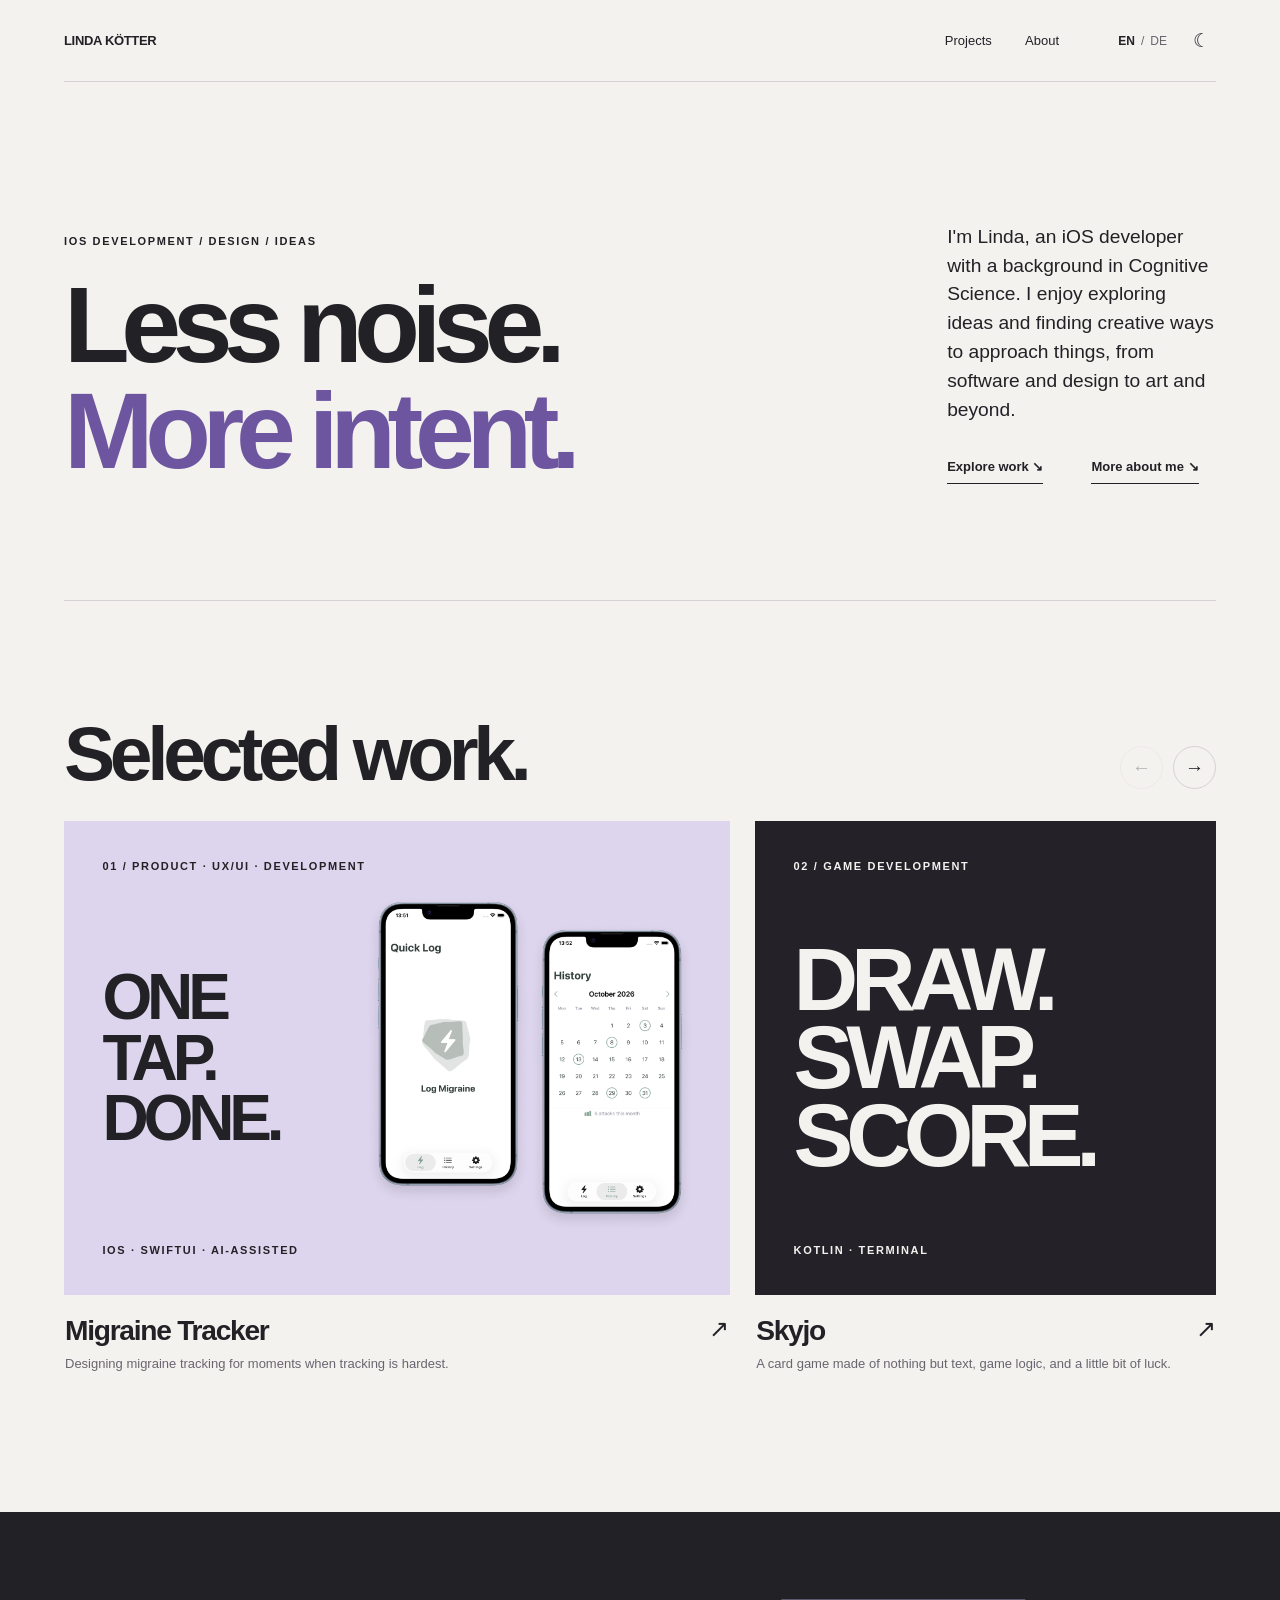
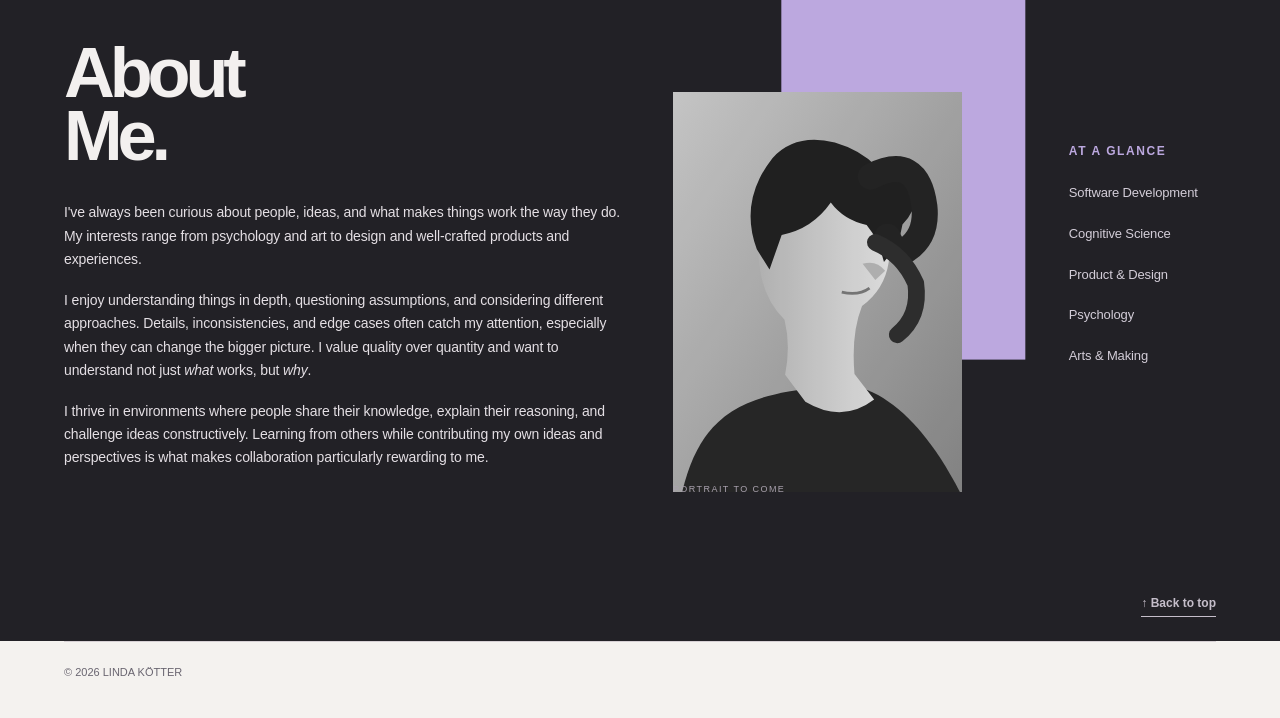
==== commit 10ddc444: "Refine portfolio navigation, project cards, and case study" ====
--- a/index.html
+++ b/index.html
@@ -21,23 +21,34 @@
     <header class="topbar">
       <a class="brand" href="./">LINDA KÖTTER</a>
 
-      <nav class="navigation" aria-label="Main navigation">
-        <div class="tools">
-          <div class="langs" aria-label="Language">
-            <button type="button" data-lang="en" aria-pressed="true">EN</button>
-            <span>/</span>
-            <button type="button" data-lang="de" aria-pressed="false">DE</button>
-          </div>
-
-          <button
-            type="button"
-            class="theme-button"
-            data-theme-toggle
-            aria-label="Switch theme"
-          >☾</button>
-        </div>
-      </nav>
+      
+<nav class="navigation" aria-label="Main navigation">
+  <a href="#projects" data-en="Projects" data-de="Projekte">
+    Projects
+  </a>
+
+  <a href="#about" data-en="About" data-de="Über mich">
+    About
+  </a>
+
+  <div class="tools">
+    <div class="langs" aria-label="Language">
+      <button type="button" data-lang="en" aria-pressed="true">EN</button>
+      <span>/</span>
+      <button type="button" data-lang="de" aria-pressed="false">DE</button>
+    </div>
+
+    <button
+      type="button"
+      class="theme-button"
+      data-theme-toggle
+      aria-label="Switch theme"
+    >☾</button>
+  </div>
+</nav>
+
     </header>
+
 
     <main>
 
@@ -53,15 +64,15 @@
           <h1>
             <span data-en="Less noise." data-de="Weniger Reize.">Less noise.</span>
             <br>
-            <span class="accent" data-en="More intent." data-de="Mehr Absicht.">More intent.</span>
+            <span class="accent" data-en="More intent." data-de="Mehr Bedacht.">More intent.</span>
           </h1>
         </div>
 
         <aside>
           <p
-            data-en="I'm Linda, an iOS developer with a background in Cognitive Science and a curiosity for creative work beyond code."
-            data-de="Ich bin Linda, iOS-Entwicklerin mit einem Hintergrund in Cognitive Science und Interesse an kreativer Arbeit über Code hinaus."
-          >I'm Linda, an iOS developer with a background in Cognitive Science and a curiosity for creative work beyond code.</p>
+            data-en="I'm Linda, an iOS developer with a background in Cognitive Science. I enjoy exploring ideas and finding creative ways to approach things, from software and design to art and beyond."
+            data-de="Ich bin Linda, iOS-Entwicklerin und habe Kognitionswissenschaft studiert. Ich entwickle gerne Ideen und entdecke kreative Möglichkeiten, von Software und Design bis hin zur Kunst."
+          >I'm Linda, an iOS developer with a background in Cognitive Science. I enjoy exploring ideas and finding creative ways to approach things, from software and design to art and beyond.</p>
 
                   
         <div class="hero-links">
@@ -86,20 +97,6 @@
       <!-- Selected projects -->
       <section id="projects" class="section">
 
-        <nav class="section-links" aria-label="Page sections">
-          <a href="#home" data-en="Home" data-de="Start">Home</a>
-
-          <a
-            href="#projects"
-            class="is-active"
-            aria-current="location"
-            data-en="Projects"
-            data-de="Projekte"
-          >Work</a>
-
-          <a href="#about" data-en="About" data-de="Über mich">About</a>
-        </nav>
-
         <div class="section-top">
           <div>
             <h2
@@ -118,15 +115,33 @@
 
           <!-- MIGRAINE TRACKER -->
           <a class="project-card" href="projects/migraine-tracker.html">
-            <div class="card-art">
-              <span class="smallcaps art-label">01 / PRODUCT · UX/UI · DEVELOPMENT</span>
-
-              <span class="placeholder">ONE<br>TAP.<br>DONE.</span>
+            <div class="card-art migraine-art">
+              
+<span
+  class="smallcaps art-label"
+  data-en="01 / PRODUCT · UX/UI · DEVELOPMENT"
+  data-de="01 / PRODUKT · UX/UI · ENTWICKLUNG"
+>01 / PRODUCT · UX/UI · DEVELOPMENT</span>
+
+
+
+<span class="placeholder">
+  ONE<br>
+  TAP.<br>
+  DONE.
+</span>
+
+<img
+  class="migraine-mockup"
+  src="assets/migraine-tracker-mockup.png"
+  alt="Migraine Tracker app showing Quick Log and History screens"
+  loading="lazy"
+>
 
               <span
                 class="smallcaps"
                 data-en="iOS · SWIFTUI · AI-ASSISTED"
-                data-de="BILD- / VIDEO-PLATZHALTER"
+                data-de="iOS · SWIFTUI · KI-UNTERSTÜTZT"
               >iOS · SWIFTUI · AI-ASSISTED</span>
             </div>
 
@@ -136,7 +151,7 @@
 
                 <p
                   data-en="Designing migraine tracking for moments when tracking is hardest."
-                  data-de="Migräne dokumentieren, gerade wenn es am schwersten fällt."
+                  data-de="Migräne erfassen, gerade wenn es am schwersten fällt."
                 >Designing migraine tracking for moments when tracking is hardest.</p>
               </div>
 
@@ -147,8 +162,21 @@
           <!-- SKYJO -->
           <a class="project-card" href="projects/skyjo.html">
             <div class="card-art slate">
-              <span class="smallcaps art-label">02 / GAME DEVELOPMENT</span>
-              <span class="placeholder">DRAW. <br>SWAP. <br>SCORE.</span>
+              
+<span
+  class="smallcaps art-label"
+  data-en="02 / GAME DEVELOPMENT"
+  data-de="02 / SPIELEENTWICKLUNG"
+>02 / GAME DEVELOPMENT</span>
+
+            
+
+<span class="placeholder">
+  DRAW.<br>
+  SWAP.<br>
+  SCORE.
+</span>
+
 
               <span
                 class="smallcaps"
@@ -173,9 +201,22 @@
    
           <!-- PATTERN PATROL -->
           <a class="project-card" href="projects/pattern-patrol.html">
-            <div class="card-art stone">
-              <span class="smallcaps art-label">03 / PRODUCT · DEVELOPMENT</span>
-              <span class="placeholder">NOTICE. <br>NAME. <br>REFRAME.</span>
+            <div class="card-art stone pattern-art">
+              
+<span
+  class="smallcaps art-label"
+  data-en="03 / PRODUCT · DEVELOPMENT"
+  data-de="03 / PRODUKT · ENTWICKLUNG"
+>03 / PRODUCT · DEVELOPMENT</span>
+
+
+
+<span class="placeholder">
+  NOTICE.<br>
+  NAME.<br>
+  REFRAME.
+</span>
+
 
               <span
                 class="smallcaps"
@@ -204,21 +245,7 @@
 
       <!-- About -->
       <section id="about" class="about-editorial" aria-labelledby="about-title">
-        <nav class="section-links section-links-dark" aria-label="Page sections">
-          <a href="#home" data-en="Home" data-de="Start">Home</a>
-
-          <a href="#projects" data-en="Projects" data-de="Projekte">Projects</a>
-
-          <a
-            href="#about"
-            class="is-active"
-            aria-current="location"
-            data-en="About"
-            data-de="Über mich"
-          >About</a>
-        </nav>
         <div class="about-inner">
-
           <!-- ABOUT TEXT -->
           <div class="about-copy">
             <h2 id="about-title">
@@ -229,19 +256,19 @@
 
             <div class="about-paragraphs">
               <p
-                data-en="I've always been curious about people, ideas, and what makes things work the way they do. My interests range from psychology and visual art to design and well-crafted products and experiences."
-                data-de="Menschen, Ideen und die Frage, warum Dinge so funktionieren, wie sie funktionieren, haben mich schon immer interessiert. Meine Interessen reichen von Psychologie und bildender Kunst bis zu Design und durchdachten Produkten und Erlebnissen."
-              >I've always been curious about people, ideas, and what makes things work the way they do. My interests range from psychology and visual art to design and well-crafted products and experiences.</p>
+                data-en="I've always been curious about people, ideas, and what makes things work the way they do. My interests range from psychology and art to design and well-crafted products and experiences."
+                data-de="Mich haben schon immer Menschen, Ideen und die Frage interessiert, warum Dinge so funktionieren, wie sie es tun. Meine Interessen reichen von Psychologie und Kunst bis zu Design und durchdachten Produkten und Erlebnissen."
+              >I've always been curious about people, ideas, and what makes things work the way they do. My interests range from psychology and art to design and well-crafted products and experiences.</p>
 
               <p
                 data-translate-emphasis
                 data-en="I enjoy understanding things in depth, questioning assumptions, and considering different approaches. Details, inconsistencies, and edge cases often catch my attention, especially when they can change the bigger picture. I value quality over quantity and want to understand not just what works, but why."
-                data-de="Ich möchte Dinge gründlich verstehen, Annahmen hinterfragen und verschiedene Ansätze durchdenken. Details, Unstimmigkeiten und Grenzfälle fallen mir besonders auf, wenn sie das Gesamtbild verändern können. Qualität ist mir wichtiger als Quantität – und ich möchte nicht nur wissen, was funktioniert, sondern auch warum."
+                data-de="Ich gehe Dingen gerne auf den Grund, hinterfrage Annahmen und denke verschiedene Ansätze durch. Dabei fallen mir oft Details, Unstimmigkeiten und Sonderfälle auf, die das Gesamtbild verändern können. Qualität ist mir wichtiger als Quantität und ich möchte nicht nur verstehen, was funktioniert, sondern auch warum."
               >I enjoy understanding things in depth, questioning assumptions, and considering different approaches. Details, inconsistencies, and edge cases often catch my attention, especially when they can change the bigger picture. I value quality over quantity and want to understand not just <em>what</em> works, but <em>why</em>.</p>
 
               <p
                 data-en="I thrive in environments where people share their knowledge, explain their reasoning, and challenge ideas constructively. Learning from others while contributing my own ideas and perspectives is what makes collaboration particularly rewarding to me."
-                data-de="Ich fühle mich in Teams wohl, in denen Wissen geteilt, Entscheidungen erklärt und Ideen konstruktiv hinterfragt werden. Von anderen zu lernen und eigene Ideen und Perspektiven einzubringen, macht Zusammenarbeit für mich besonders wertvoll."
+                data-de="Ich arbeite gerne in Teams, in denen Wissen geteilt, Überlegungen erklärt und Ideen konstruktiv hinterfragt werden. Besonders schätze ich es, von anderen zu lernen und eigene Ideen und Perspektiven einzubringen."
               >I thrive in environments where people share their knowledge, explain their reasoning, and challenge ideas constructively. Learning from others while contributing my own ideas and perspectives is what makes collaboration particularly rewarding to me.</p>
             </div>
           </div>
@@ -266,11 +293,11 @@
           </div>
 
           <!-- BACKGROUND & INTERESTS -->
-          <aside class="about-side" aria-label="Background and interests">
+          <aside class="about-side" aria-label="At a glance">
             <h3
-              data-en="Background &amp; Interests"
-              data-de="Hintergrund &amp; Interessen"
-            >Background &amp; Interests</h3>
+              data-en="At a glance"
+              data-de="Auf einen Blick"
+            >At a glance</h3>
 
             <ul>
               <li
@@ -294,13 +321,23 @@
               >Psychology</li>
 
               <li
-                data-en="Visual Art"
-                data-de="Bildende Kunst"
-              >Visual Art</li>
+                data-en="Arts &amp; Making"
+                data-de="Kunst &amp; Gestalten"
+              >Arts &amp; Making</li>
             </ul>
           </aside>
 
         </div>
+
+<div class="about-bottom-nav">
+  <a
+    href="#home"
+    data-en="↑ Back to top"
+    data-de="↑ Zurück nach oben"
+  >↑ Back to top</a>
+
+</div>
+
       </section>
 
     </main>
--- a/styles.css
+++ b/styles.css
@@ -331,7 +331,7 @@
   font-size:13px;
   line-height:1.5;
   margin:0;
-  max-width:320px
+  max-width:480px
 }
 
 .card-info .arrow {
@@ -437,6 +437,20 @@
   color:var(--muted)
 }
 
+
+.case-source-link {
+  color: var(--ink);
+  font-weight: 700;
+  white-space: nowrap;
+  border-bottom: 1px solid currentColor;
+  padding-bottom: 4px;
+  transition: color 0.2s ease;
+}
+
+.case-source-link:hover {
+  color: var(--violet);
+}
+
 .media-placeholder {
   background:var(--lav);
   color:var(--ink);
@@ -688,14 +702,13 @@
   color:#f3f0ef;
   position:relative;
   isolation:isolate;
-  margin-top:clamp(50px,7vw,105px);
 }
 
 .about-inner {
   width:min(calc(100% - 2 * var(--page-gutter)),var(--page-max-width));
   margin:0 auto;
   min-height:600px;
-  padding:clamp(64px,8vw,115px) 0;
+  padding: clamp(64px, 8vw, 115px) 0;
   display:grid;
   grid-template-columns:minmax(0,1.45fr) minmax(220px,.90fr) minmax(115px,.38fr);
   gap:clamp(24px,3.7vw,72px);
@@ -799,7 +812,7 @@
 
 .about-side h3 {
   margin: 0;
-  font-size: 10px;
+  font-size: 12px;
   font-weight: 700;
   letter-spacing: 0.13em;
   text-transform: uppercase;
@@ -886,95 +899,99 @@
 }
 
 
-/* ----------------------------------------
-   HOMEPAGE — SECTION NAVIGATION
-   ---------------------------------------- */
-
+/* =========================================
+   HOMEPAGE — PROJECTS
+   ========================================= */
 
 #projects {
-  padding-top: 0;
-  padding-bottom: clamp(48px, 5vw, 80px);
+  padding-top: clamp(64px, 8vw, 115px);
+  padding-bottom: clamp(64px, 8vw, 115px);
 }
 
 #projects .section-top {
-  margin-top: clamp(64px, 7vw, 100px);
-}
-
-/* Shared navigation layout */
-.section-links {
-  position: relative;
+  margin-top: 0;
+}
+
+
+/* =========================================
+   HOMEPAGE — ABOUT BOTTOM NAVIGATION
+   ========================================= */
+
+.about-bottom-nav {
+  width: min(
+    calc(100% - 2 * var(--page-gutter)),
+    var(--page-max-width)
+  );
+  margin: 0 auto;
+  padding: 0 0 24px;
 
   display: flex;
   justify-content: flex-end;
-  align-items: center;
-  gap: 32px;
-
-  padding: 20px 0;
-  background: var(--bg);
-}
-
-/* The navigation links */
-.section-links a {
+  flex-wrap: wrap;
+  gap: 16px 32px;
+}
+
+.about-bottom-nav a {
   font-size: 12px;
-  font-weight: 500;
-  color: var(--muted);
-  text-decoration: none;
-
-  padding-bottom: 5px;
-  border-bottom: 2px solid transparent;
-}
-
-.section-links a:hover,
-.section-links a.is-active {
-  color: var(--violet);
-}
-
-.section-links a.is-active {
-  font-weight: 700;
-  border-bottom-color: currentColor;
-}
-
-/* Dark About navigation */
-.section-links-dark {
-  background: #222126;
-  padding-left: clamp(20px, 5vw, 88px);
-  padding-right: clamp(20px, 5vw, 88px);
-}
-
-.section-links-dark a {
+  font-weight: 600;
   color: #c5beca;
-}
-
-.section-links-dark a:hover,
-.section-links-dark a.is-active {
+  padding-bottom: 6px;
+  border-bottom: 1px solid currentColor;
+}
+
+.about-bottom-nav a:hover {
   color: #bca8df;
 }
 
-/* Responsive adjustments */
-@media (max-width: 650px) {
-  .section-links {
-    gap: 22px;
-    padding-top: 16px;
-    padding-bottom: 16px;
-  }
-}
-
-/* Hide section navigation unless its heading is visible */
-.section-links {
-  opacity: 0;
-  visibility: hidden;
+
+
+/* =========================================
+   PROJECT CARD TYPOGRAPHY & MOCKUPS
+   ========================================= */
+
+/* Migraine Tracker */
+.migraine-art {
+  position: relative;
+}
+
+.migraine-art .placeholder {
+  position: relative;
+  z-index: 1;
+  width: 48%;
+  font-size: clamp(40px, 5vw, 82px);
+  line-height: 0.95;
+}
+
+.migraine-art .art-label,
+.migraine-art > .smallcaps:last-child {
+  position: relative;
+  z-index: 2;
+}
+
+.migraine-mockup {
+  position: absolute;
+  right: -5%;
+  top: 50%;
+  transform: translateY(-50%);
+  width: 70%;
+  height: 100%;
+  object-fit: contain;
   pointer-events: none;
-  transition: opacity 0.2s ease, visibility 0.2s ease;
-}
-
-.section-links.is-visible {
-  opacity: 1;
-  visibility: visible;
-  pointer-events: auto;
-}
-
-@media (prefers-reduced-motion: reduce) {
-  .section-links {
-    transition: none;
-  }
-}
+}
+
+/* Pattern Patrol */
+.pattern-art .placeholder {
+  font-size: clamp(36px, 4vw, 64px);
+}
+
+/* Mobile */
+@media (max-width: 600px) {
+  .migraine-art .placeholder {
+    font-size: clamp(24px, 6vw, 38px);
+  }
+
+  .pattern-art .placeholder {
+    font-size: clamp(30px, 6.5vw, 44px);
+  }
+}
+
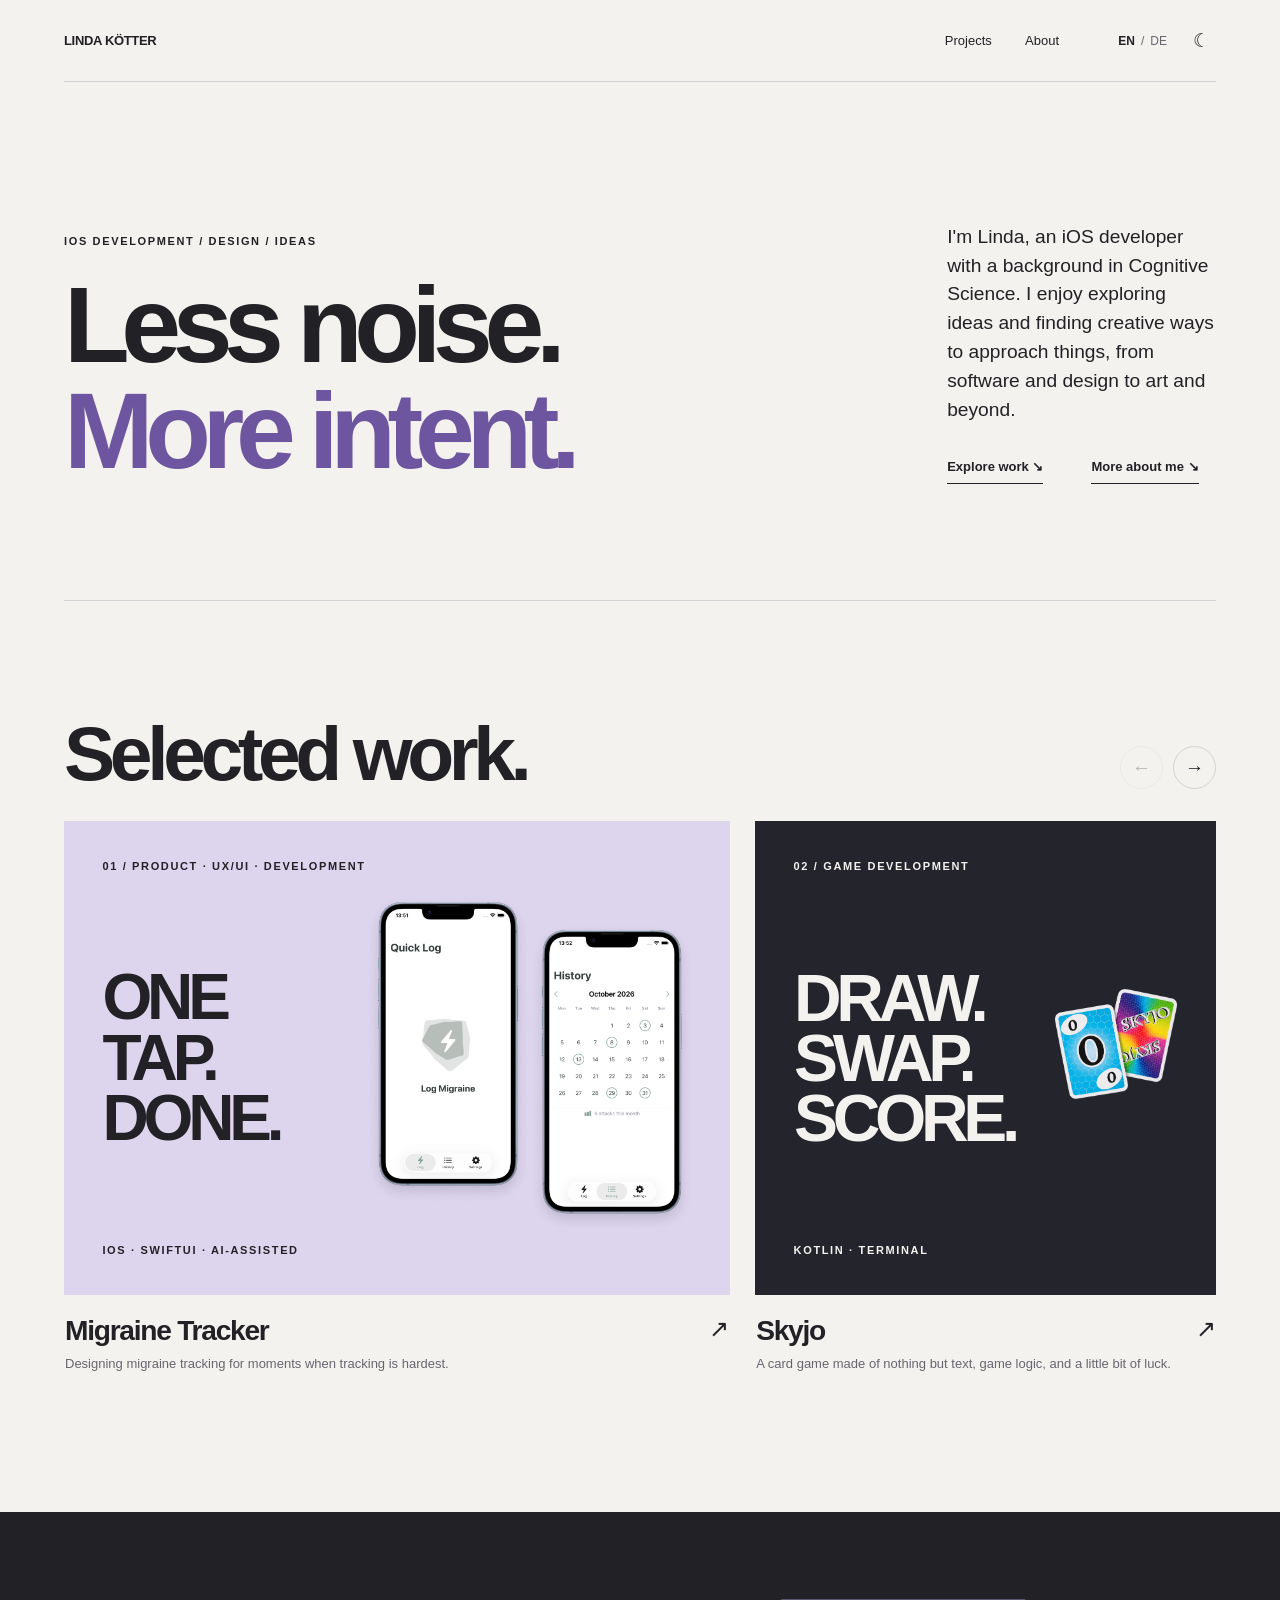
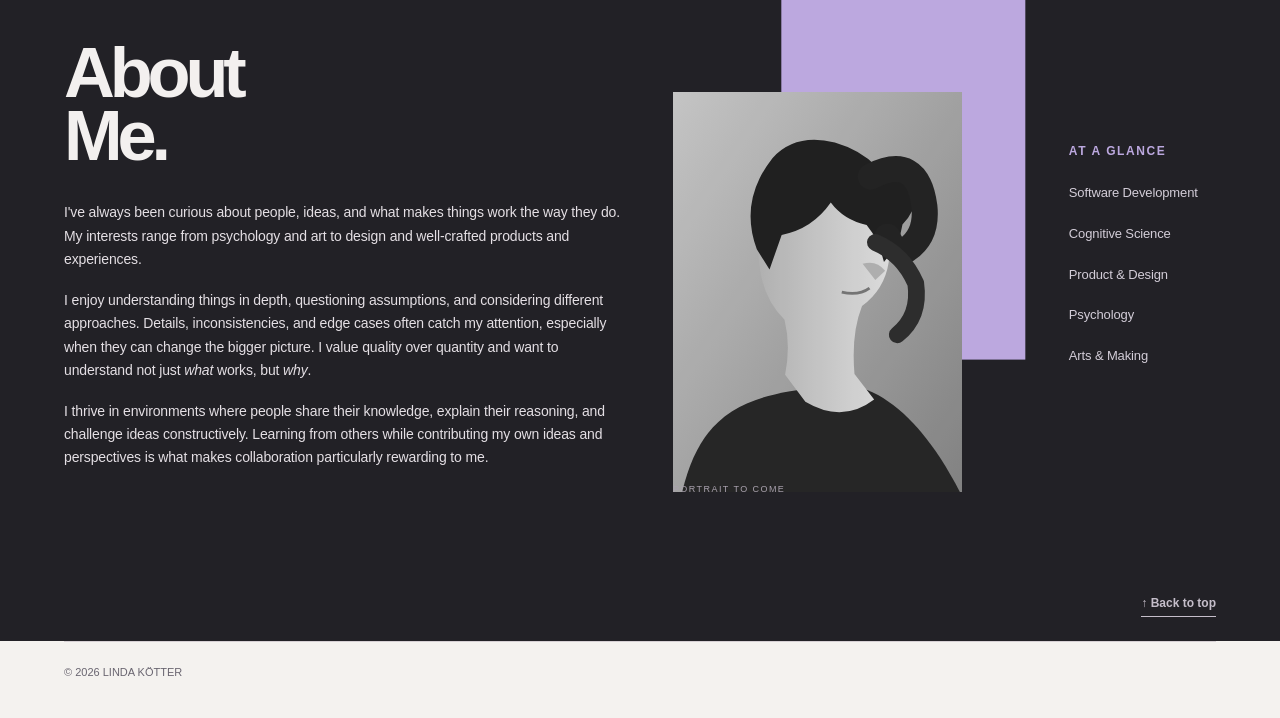
==== commit 7b542163: "Refine Skyjo case study and portfolio layout" ====
--- a/index.html
+++ b/index.html
@@ -160,8 +160,8 @@
           </a>
 
           <!-- SKYJO -->
-          <a class="project-card" href="projects/skyjo.html">
-            <div class="card-art slate">
+          <a class="project-card skyjo-project" href="projects/skyjo.html">
+            <div class="card-art slate skyjo-art">
               
 <span
   class="smallcaps art-label"
@@ -175,10 +175,11 @@
   DRAW.<br>
   SWAP.<br>
   SCORE.
-</span>
-
-
-              <span
+  </span>
+
+<img class="skyjo-card-pair" src="assets/skyjo-two-cards.png" alt="" loading="lazy" aria-hidden="true">
+
+<span
                 class="smallcaps"
                 data-en="KOTLIN · TERMINAL"
                 data-de="KOTLIN · TERMINAL"
--- a/styles.css
+++ b/styles.css
@@ -995,3 +995,67 @@
   }
 }
 
+/* =========================================
+   HOMEPAGE — Skyjo project tile
+   ========================================= */
+
+/* Stable headline. The cards sit closer to its visual center with clear right-side breathing room. */
+.skyjo-art .placeholder {
+  position: relative;
+  z-index: 2;
+  max-width: 57%;
+  transform: translateX(var(--skyjo-content-shift, 0px));
+  will-change: transform;
+  font-size: clamp(44px, 5.15vw, 82px);
+  line-height: .91;
+  overflow-wrap: normal;
+}
+.skyjo-art .art-label,
+.skyjo-art > .smallcaps:last-child {
+  position: relative;
+  z-index: 3;
+  transform: translateX(var(--skyjo-content-shift, 0px));
+}
+.skyjo-card-pair {
+  position: absolute;
+  z-index: 1;
+  /* The visible viewport determines this image's size and horizontal placement. */
+  width: var(--skyjo-art-width, 34%);
+  left: var(--skyjo-art-left, 54%);
+  right: auto;
+  height: auto;
+  max-height: 52%;
+  object-fit: contain;
+  top: 47%;
+  transform: translateY(-50%);
+  opacity: var(--skyjo-art-opacity, 1);
+  pointer-events: none;
+}
+
+/* Match the Skyjo caption with the existing headline shift only while
+   the tile is clipped from the left. The normal V14 layout stays untouched. */
+.skyjo-project .card-info > div {
+  transform: translateX(var(--skyjo-info-shift, 0px));
+}
+
+/* Each project retains its visual identity across both themes. */
+.skyjo-art { background: #24242c !important; color: #f4f2ef !important; }
+:root[data-theme="dark"] .skyjo-art { background: #292a35 !important; }
+:root[data-theme="dark"] .migraine-art { background: #3c304c; color: #f4f2ef; }
+:root[data-theme="dark"] .pattern-art { background: #50494e; color: #f4f2ef; }
+
+/* On mobile, use the typography-only composition. */
+@media (max-width: 700px) {
+  .skyjo-art .placeholder {
+    max-width: 85%;
+    font-size: clamp(52px, 11vw, 78px);
+  }
+  .skyjo-card-pair { display: none; }
+  .skyjo-art { --skyjo-content-shift: 0px; }
+}
+
+/* With reduced motion, hold the illustration at the full-tile placement. */
+@media (prefers-reduced-motion: reduce) {
+  .skyjo-card-pair { width: 34%; left: 54%; opacity: 1; }
+  .skyjo-art { --skyjo-content-shift: 0px; }
+}
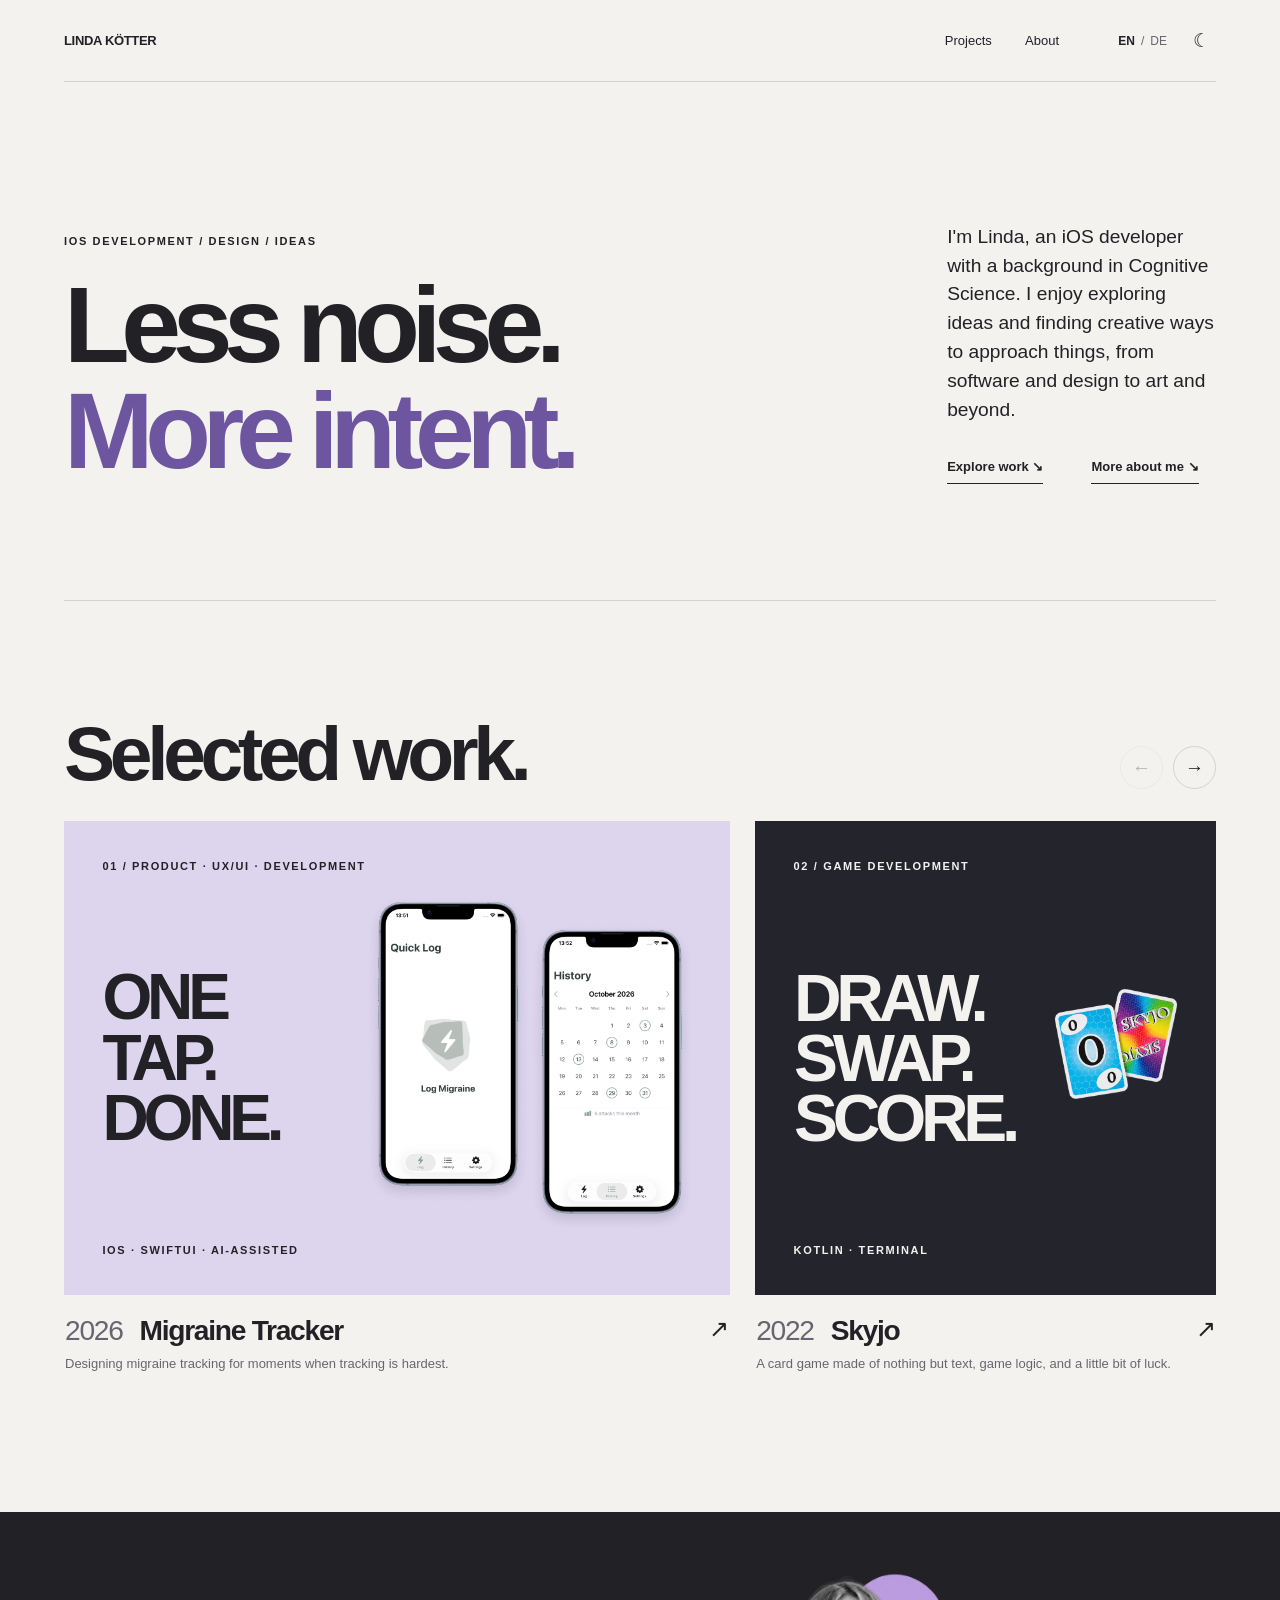
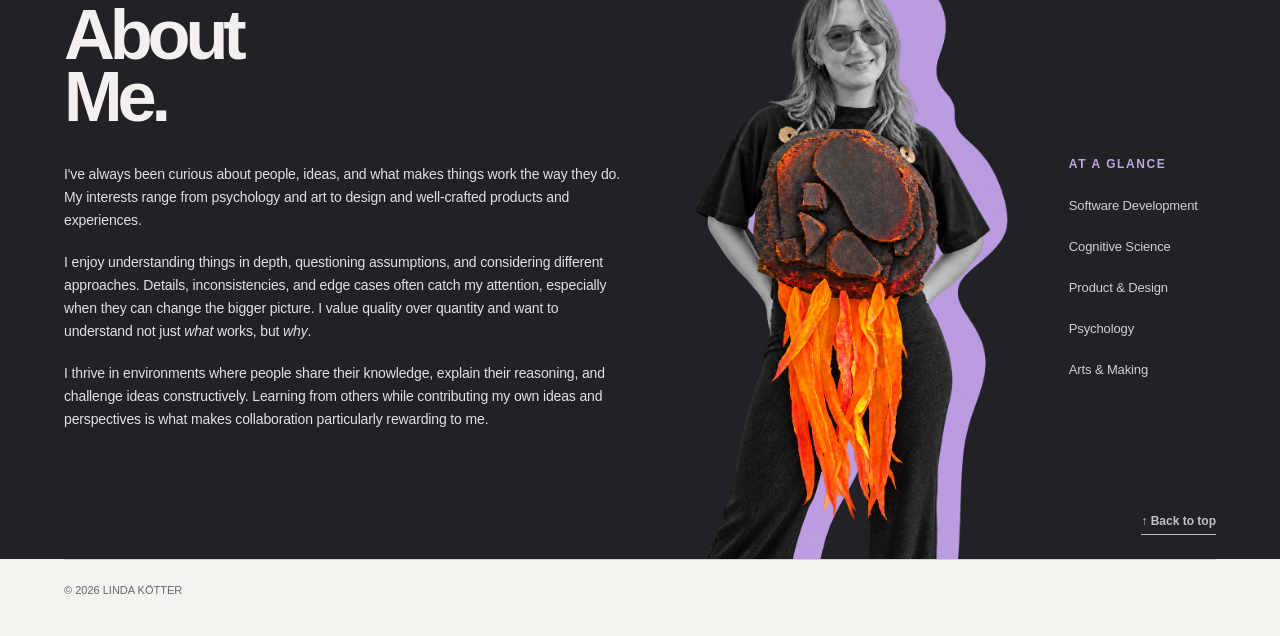
==== commit b02424db: "Add Pattern Patrol case study and update portfolio" ====
--- a/index.html
+++ b/index.html
@@ -147,7 +147,7 @@
 
             <div class="card-info">
               <div>
-                <h3>Migraine Tracker</h3>
+                <h3><span class="project-year">2026</span><span>Migraine Tracker</span></h3>
 
                 <p
                   data-en="Designing migraine tracking for moments when tracking is hardest."
@@ -188,7 +188,7 @@
 
             <div class="card-info">
               <div>
-                <h3>Skyjo</h3>
+                <h3><span class="project-year">2022</span><span>Skyjo</span></h3>
 
                 <p
                   data-en="A card game made of nothing but text, game logic, and a little bit of luck."
@@ -228,7 +228,7 @@
 
             <div class="card-info">
               <div>
-                <h3>Pattern Patrol</h3>
+                <h3><span class="project-year">2023</span><span>Pattern Patrol</span></h3>
 
                 <p
                   data-en="Exploring cognitive distortions through reflection and optional AI support."
@@ -274,23 +274,22 @@
             </div>
           </div>
 
-          <!-- PORTRAIT -->
+          <!-- PORTRAIT: separate transparent layers for responsive positioning -->
           <div class="portrait-composition">
-            <span class="lilac-plane" aria-hidden="true"></span>
-
-            <div class="portrait-frame">
-              <img
-                src="assets/portrait-placeholder.svg"
-                alt="Black and white portrait placeholder; personal photograph to be added"
-                loading="lazy"
-              >
-            </div>
-
-            <span
-              class="portrait-caption"
-              data-en="PORTRAIT TO COME"
-              data-de="PORTRÄT FOLGT"
-            >PORTRAIT TO COME</span>
+            <img
+              class="portrait-silhouette"
+              src="assets/about-silhouette.png"
+              alt=""
+              aria-hidden="true"
+              loading="lazy"
+            >
+
+            <img
+              class="portrait-photo"
+              src="assets/about-portrait-rocket.png"
+              alt="Linda holding a colorful handmade rocket sculpture"
+              loading="lazy"
+            >
           </div>
 
           <!-- BACKGROUND & INTERESTS -->
--- a/styles.css
+++ b/styles.css
@@ -326,6 +326,23 @@
   margin:0 0 7px
 }
 
+/* Years lead the project titles at the same size, with quieter emphasis. */
+.card-info h3 {
+  display: flex;
+  align-items: baseline;
+  flex-wrap: wrap;
+  column-gap: .6em;
+  row-gap: 0;
+}
+
+.card-info .project-year {
+  font: inherit;
+  font-weight: 400;
+  color: var(--muted);
+  letter-spacing: inherit;
+  white-space: nowrap;
+}
+
 .card-info p {
   color:var(--muted);
   font-size:13px;
@@ -708,7 +725,8 @@
   width:min(calc(100% - 2 * var(--page-gutter)),var(--page-max-width));
   margin:0 auto;
   min-height:600px;
-  padding: clamp(64px, 8vw, 115px) 0;
+  /* Portrait reaches the bottom edge; only the top keeps editorial padding. */
+  padding: clamp(64px, 5vw, 86px) 0 0;
   display:grid;
   grid-template-columns:minmax(0,1.45fr) minmax(220px,.90fr) minmax(115px,.38fr);
   gap:clamp(24px,3.7vw,72px);
@@ -752,52 +770,36 @@
   font-style:italic
 }
 
+/* Layered transparent artwork. Natural image height sets the section height,
+   so the feet and purple cutout finish exactly at the section's bottom edge. */
 .portrait-composition {
-  position:relative;
-  min-height:480px;
-  display:flex;
-  align-items:center;
-  justify-content:flex-start;
-  align-self:center
-}
-
-.lilac-plane {
-  display:block;
-  position:absolute;
-  top:0;
-  right:1%;
-  width:70%;
-  height:75%;
-  background:#bca8df;
-  transform:translate(3%,-4%)
-}
-
-.portrait-frame {
-  position:relative;
-  margin-top:75px;
-  width:83%;
-  height:400px;
-  overflow:hidden;
-  background:#c8c8c8;
-  filter:grayscale(1)
-}
-
-.portrait-frame img {
-  display:block;
-  width:100%;
-  height:100%;
-  object-fit:cover
-}
-
-.portrait-caption {
-  position:absolute;
-  bottom:0;
-  left:0;
-  font-size:9px;
-  letter-spacing:.16em;
-  color:#aaa2af
-}
-
+  position: relative;
+  grid-column: 2;
+  width: clamp(420px, 35vw, 560px);
+  max-width: none;
+  min-width: 0;
+  align-self: end;
+  justify-self: center;
+  isolation: isolate;
+}
+
+.portrait-silhouette {
+  position: absolute;
+  z-index: 0;
+  width: 100%;
+  height: auto;
+  right: -10%;
+  bottom: 0;
+  pointer-events: none;
+}
+
+.portrait-photo {
+  position: relative;
+  z-index: 1;
+  display: block;
+  width: 100%;
+  height: auto;
+}
 
 /* ABOUT — BACKGROUND & INTERESTS */
 
@@ -850,10 +852,7 @@
     align-self:start
   }
   .portrait-composition {
-    min-height:395px
-  }
-  .portrait-frame {
-    height:350px
+    width: min(100%, 420px);
   }
   .about-copy h2 {
     font-size:65px
@@ -863,7 +862,7 @@
 @media(max-width:650px) {
   .about-inner {
     grid-template-columns:1fr;
-    padding:60px 0 54px;
+    padding:60px 0 0;
     gap:30px
   }
   .about-copy h2 {
@@ -873,22 +872,19 @@
     font-size:15px;
     line-height:1.65
   }
+  /* On phones, put interests before the art so the figure still meets the edge. */
   .portrait-composition {
-    width:min(100%,340px);
-    min-height:355px;
-    margin:5px auto 0
-  }
-  .portrait-frame {
-    height:315px;
-    margin-top:35px;
-    width:78%
-  }
-  .lilac-plane {
-    width:65%;
-    height:79%
+    grid-column: 1;
+    grid-row: 3;
+    width: min(100%, 360px);
+    margin: 5px auto 0;
+  }
+  .portrait-silhouette {
+    right: -7%;
   }
   .about-side {
-    grid-column:auto;
+    grid-column:1;
+    grid-row:2;
     justify-content:flex-start;
     gap:11px 20px;
     font-size:11px
@@ -918,11 +914,12 @@
    ========================================= */
 
 .about-bottom-nav {
-  width: min(
-    calc(100% - 2 * var(--page-gutter)),
-    var(--page-max-width)
-  );
-  margin: 0 auto;
+  position: absolute;
+  z-index: 3;
+  right: max(var(--page-gutter), calc((100vw - var(--page-max-width)) / 2));
+  bottom: 0;
+  width: auto;
+  margin: 0;
   padding: 0 0 24px;
 
   display: flex;
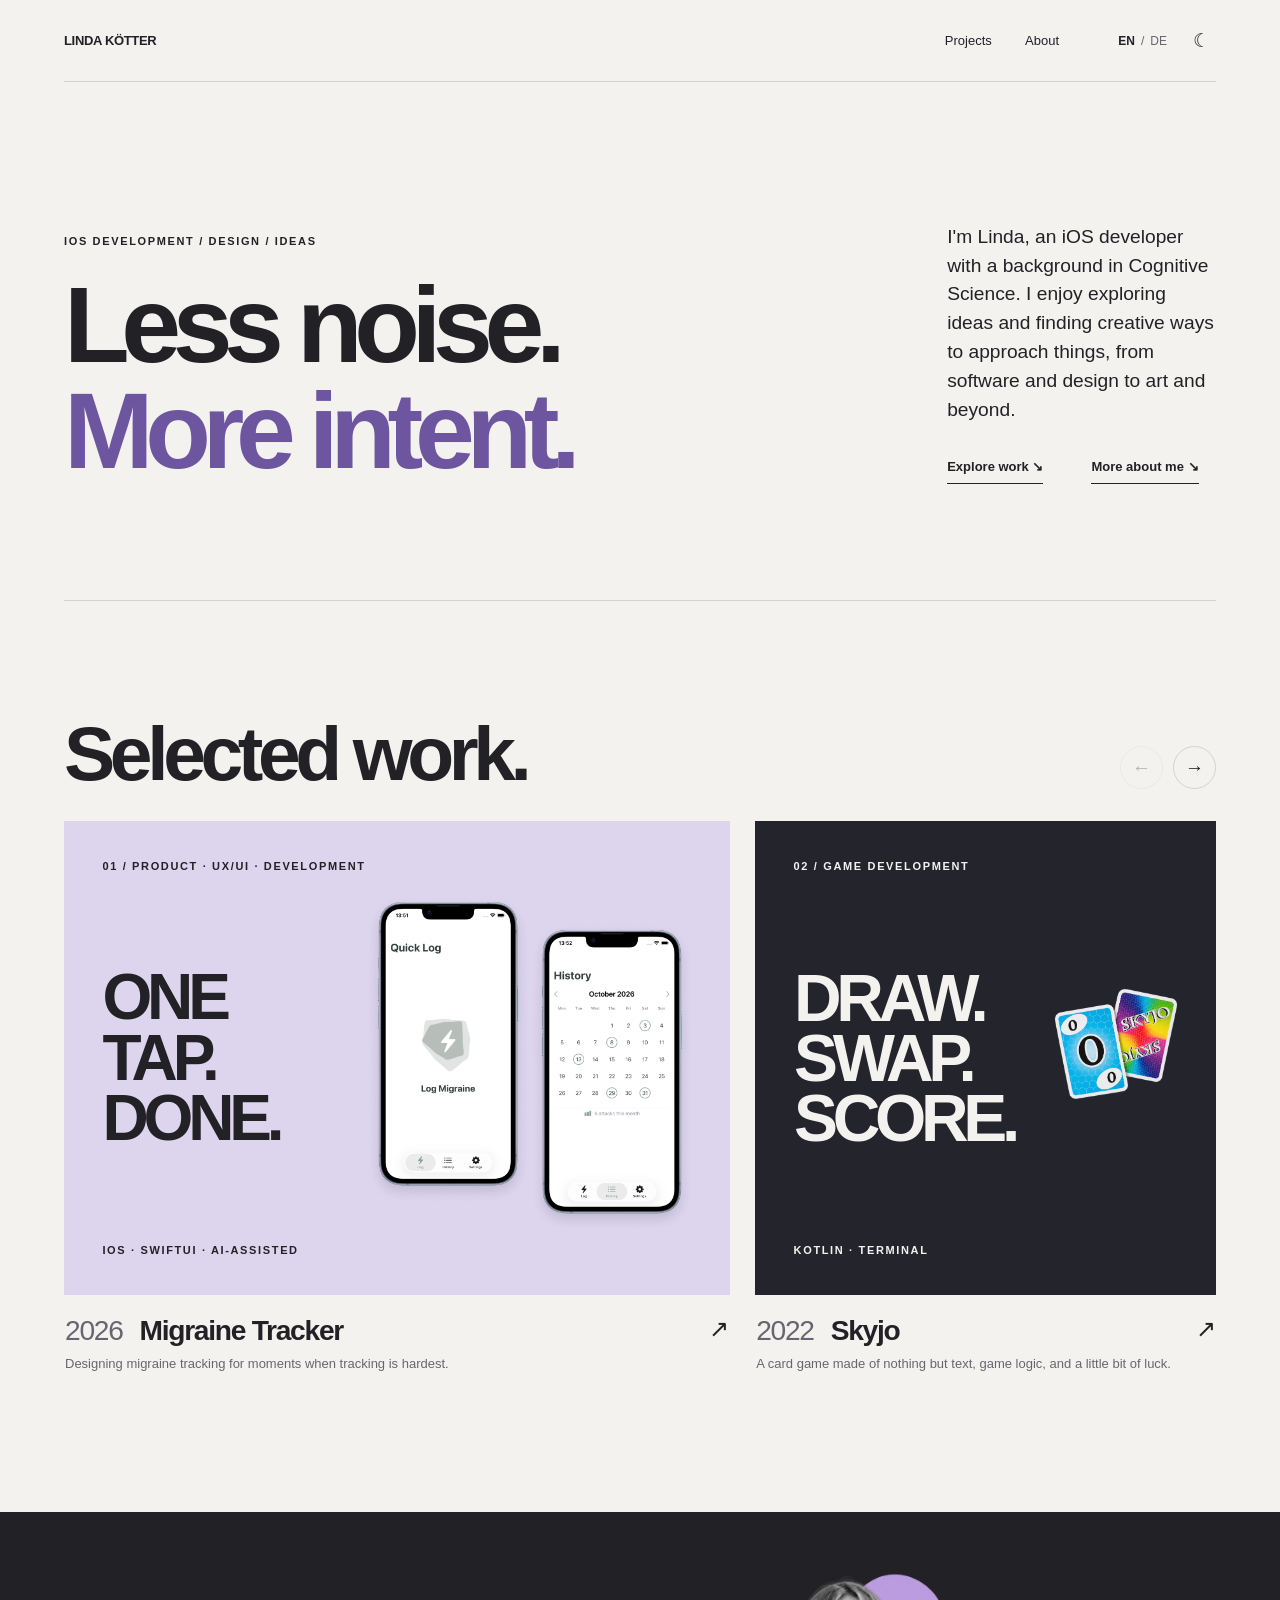
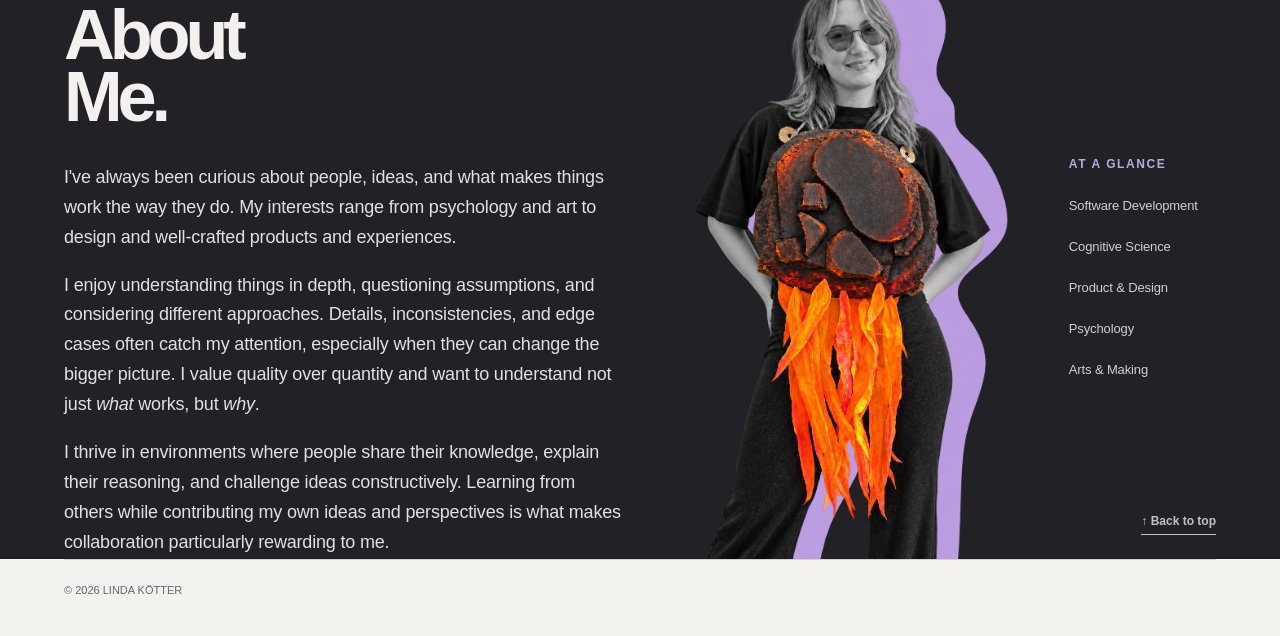
==== commit c281a570: "final touches" ====
--- a/index.html
+++ b/index.html
@@ -213,10 +213,18 @@
 
 
 <span class="placeholder">
-  NOTICE.<br>
-  NAME.<br>
-  REFRAME.
+  <span class="pattern-line">NOTICE.</span>
+  <span class="pattern-line">NAME.</span>
+  <span class="pattern-line">REFRAME.</span>
 </span>
+
+<img
+  class="pattern-card-neuron"
+  src="assets/pattern-patrol-neuron.webp"
+  alt=""
+  aria-hidden="true"
+  loading="lazy"
+>
 
 
               <span
--- a/styles.css
+++ b/styles.css
@@ -755,7 +755,7 @@
 }
 
 .about-paragraphs p {
-  font-size:clamp(14px,1.07vw,16px);
+  font-size:18px;
   line-height:1.66;
   letter-spacing:-.01em;
   margin:0 0 18px;
@@ -869,7 +869,7 @@
     font-size:64px
   }
   .about-paragraphs p {
-    font-size:15px;
+    font-size:18px;
     line-height:1.65
   }
   /* On phones, put interests before the art so the figure still meets the edge. */
@@ -1056,3 +1056,156 @@
   .skyjo-card-pair { width: 34%; left: 54%; opacity: 1; }
   .skyjo-art { --skyjo-content-shift: 0px; }
 }
+
+
+/* ==============================================================
+   HOMEPAGE MOBILE ONLY – desktop declarations are untouched.
+   ============================================================= */
+@media (max-width: 600px) {
+  /* A full card is visible at once; no clipped next-card teaser. */
+  #projects .carousel {
+    gap: 16px;
+    scroll-padding-inline: 0;
+    scroll-snap-type: x mandatory;
+  }
+  #projects .project-card {
+    flex: 0 0 100%;
+    width: 100%;
+    scroll-snap-align: start;
+    scroll-snap-stop: always;
+  }
+  #projects .card-art {
+    height: clamp(305px, 92vw, 390px);
+    padding: 22px;
+  }
+  #projects .card-info {
+    gap: 12px;
+    padding-top: 15px;
+  }
+  #projects .card-info h3 {
+    font-size: clamp(21px, 6vw, 27px);
+    row-gap: 3px;
+    column-gap: .55em;
+  }
+  #projects .card-info p { font-size: 13px; }
+
+  /* Same editorial headline scale; keep the actual project-specific artwork. */
+  #projects .migraine-art .placeholder {
+    width: 49%;
+    max-width: 49%;
+    font-size: clamp(37px, 10vw, 52px);
+    line-height: .94;
+  }
+  #projects .migraine-mockup {
+    right: -6%;
+    width: 67%;
+  }
+  #projects .skyjo-art .placeholder {
+    max-width: 58%;
+    font-size: clamp(39px, 10vw, 52px);
+    line-height: .94;
+  }
+  /* Previously hidden on mobile; restore the existing playing-card image. */
+  #projects .skyjo-card-pair {
+    display: block;
+    width: 38%;
+    left: 55%;
+    top: 49%;
+    max-height: 42%;
+    opacity: 1;
+  }
+  #projects .pattern-art .placeholder {
+    max-width: 100%;
+    font-size: clamp(39px, 10vw, 52px);
+    line-height: .94;
+  }
+
+  /* On phones, let the About copy lead directly into the portrait.
+     Keep the At a glance content and desktop presentation intact. */
+  #about .about-inner { gap: 0; }
+  #about .about-side { display: none; }
+  #about .portrait-composition {
+    grid-column: 1;
+    grid-row: 2;
+    margin: 48px auto 0;
+  }
+
+  /* SVG arrows, inserted only on mobile by main.js. */
+  .mobile-editorial-arrow {
+    display: inline-block;
+    width: 1.05em;
+    height: 1.05em;
+    flex: 0 0 auto;
+    vertical-align: middle;
+    stroke: currentColor;
+    fill: none;
+    stroke-width: 1.65;
+    stroke-linecap: round;
+    stroke-linejoin: round;
+  }
+  .hero-links .arrow-link { gap: 8px; }
+  /* Project cards are one large link; their diagonal link arrow is unnecessary on phones.
+     Keep the carousel's top navigation arrows and all desktop link arrows. */
+  #projects .card-info > .arrow { display: none; }
+}
+
+
+/* Pattern Patrol card: one composition, with positioning variables updated by
+   the same carousel-visible-space approach used for Skyjo. */
+#projects .pattern-art .placeholder,
+#projects .pattern-art > .smallcaps { position: relative; z-index: 2; }
+#projects .pattern-art .placeholder {
+  max-width: none;
+  width: max-content;
+  font-size: clamp(36px, 4vw, 64px);
+  letter-spacing: -.08em;
+  line-height: .94;
+  overflow-wrap: normal;
+  white-space: nowrap;
+  transform: translateX(var(--pp-text-shift, 0px));
+}
+#projects .pattern-art .pattern-line { display: block; white-space: nowrap; }
+#projects .pattern-art > .smallcaps {
+  transform: translateX(var(--pp-text-shift, 0px));
+}
+#projects .pattern-card-neuron {
+  position: absolute;
+  z-index: 1;
+  width: var(--pp-art-width, 45%);
+  left: var(--pp-art-left, 58%);
+  top: 51%;
+  right: auto;
+  transform: translateY(-50%);
+  opacity: var(--pp-art-opacity, 1);
+  height: auto;
+  max-height: 82%;
+  object-fit: contain;
+  pointer-events: none;
+  user-select: none;
+}
+@media (max-width: 600px) {
+  /* Phone: no carousel-driven layout transforms; use a compact, separated
+     right-side illustration and a three-line slogan with intact punctuation. */
+  #projects .pattern-art .placeholder {
+    font-size: clamp(28px, 8.2vw, 34px);
+    letter-spacing: -.065em;
+    line-height: .98;
+    width: max-content;
+    max-width: none;
+    transform: none;
+  }
+  #projects .pattern-art > .smallcaps { transform: none; }
+  #projects .pattern-card-neuron {
+    width: 35%;
+    left: auto;
+    right: 10%;
+    top: 53%;
+    max-height: 55%;
+    opacity: 1;
+  }
+}
+
+@media (max-width: 350px) {
+  /* Keep the neuron away from the longer REFRAME. line on small phones. */
+  #projects .pattern-card-neuron { width: 32%; right: 9%; }
+}
